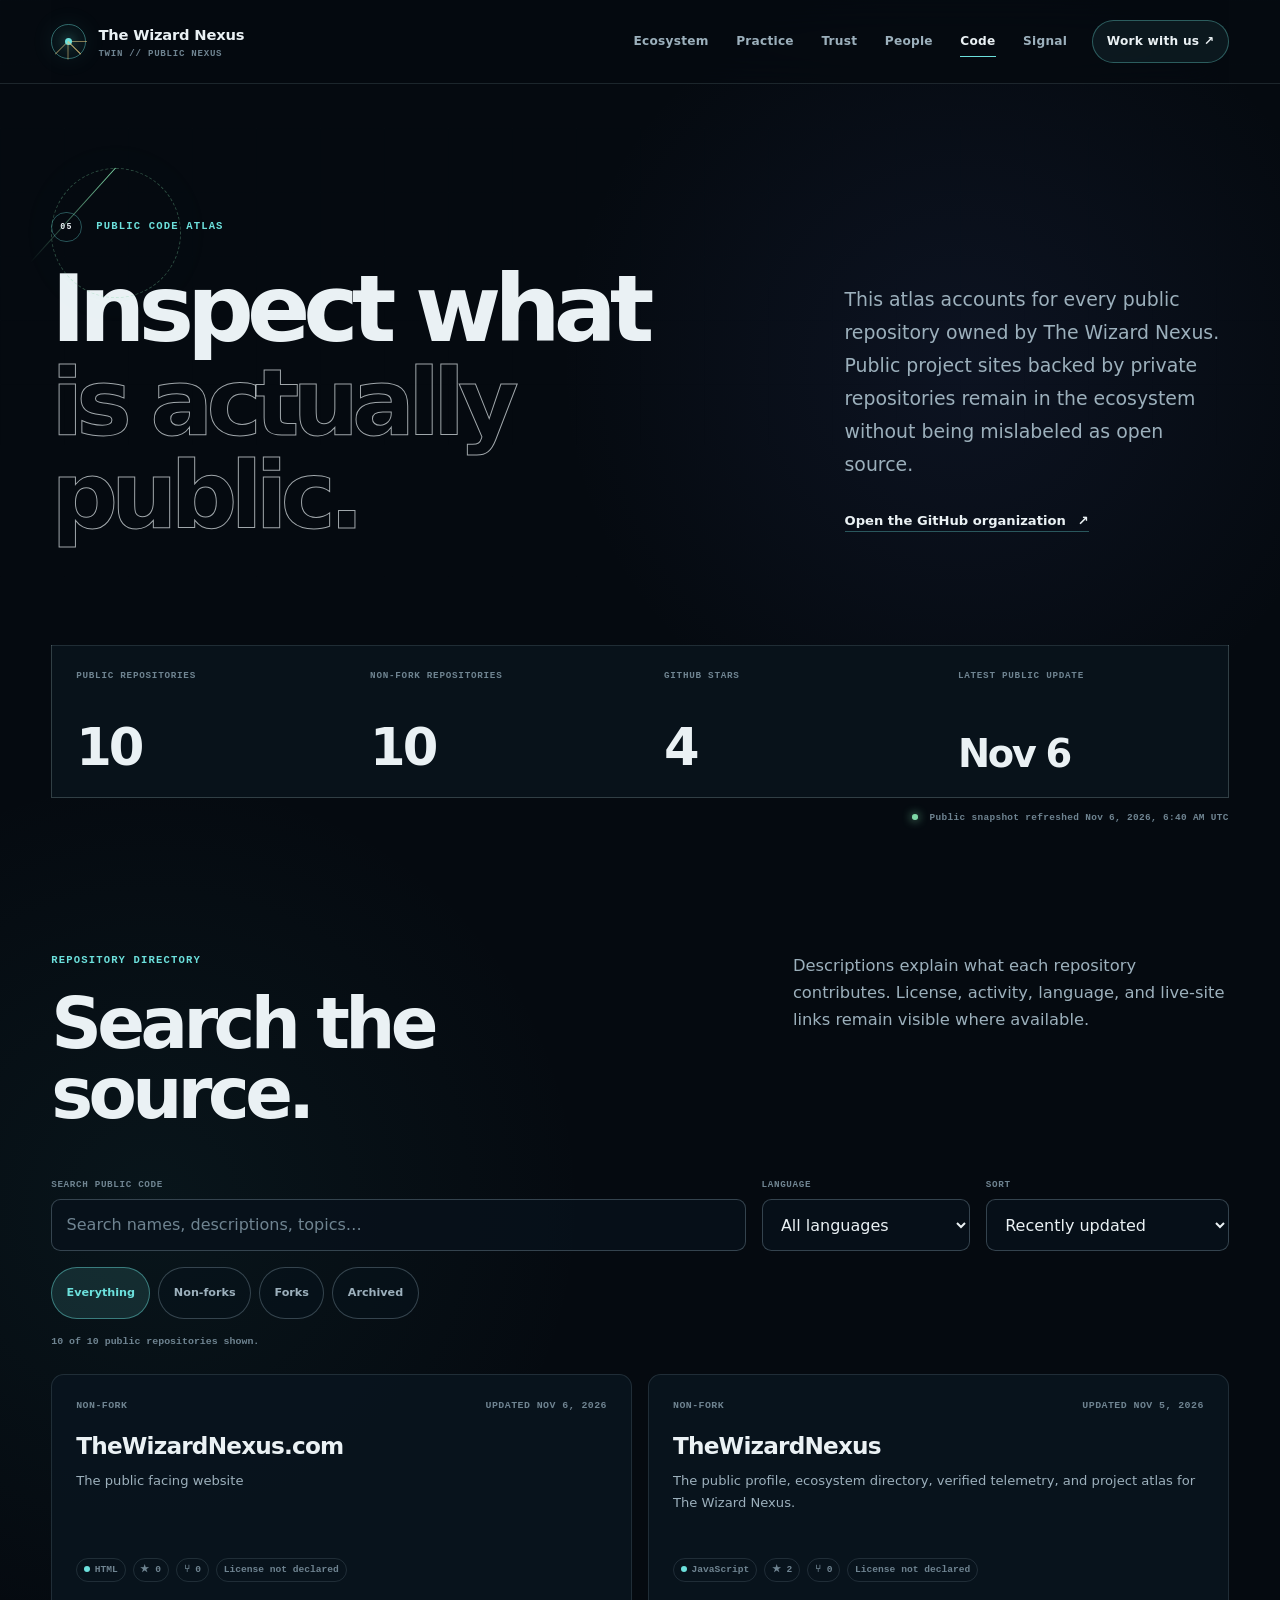
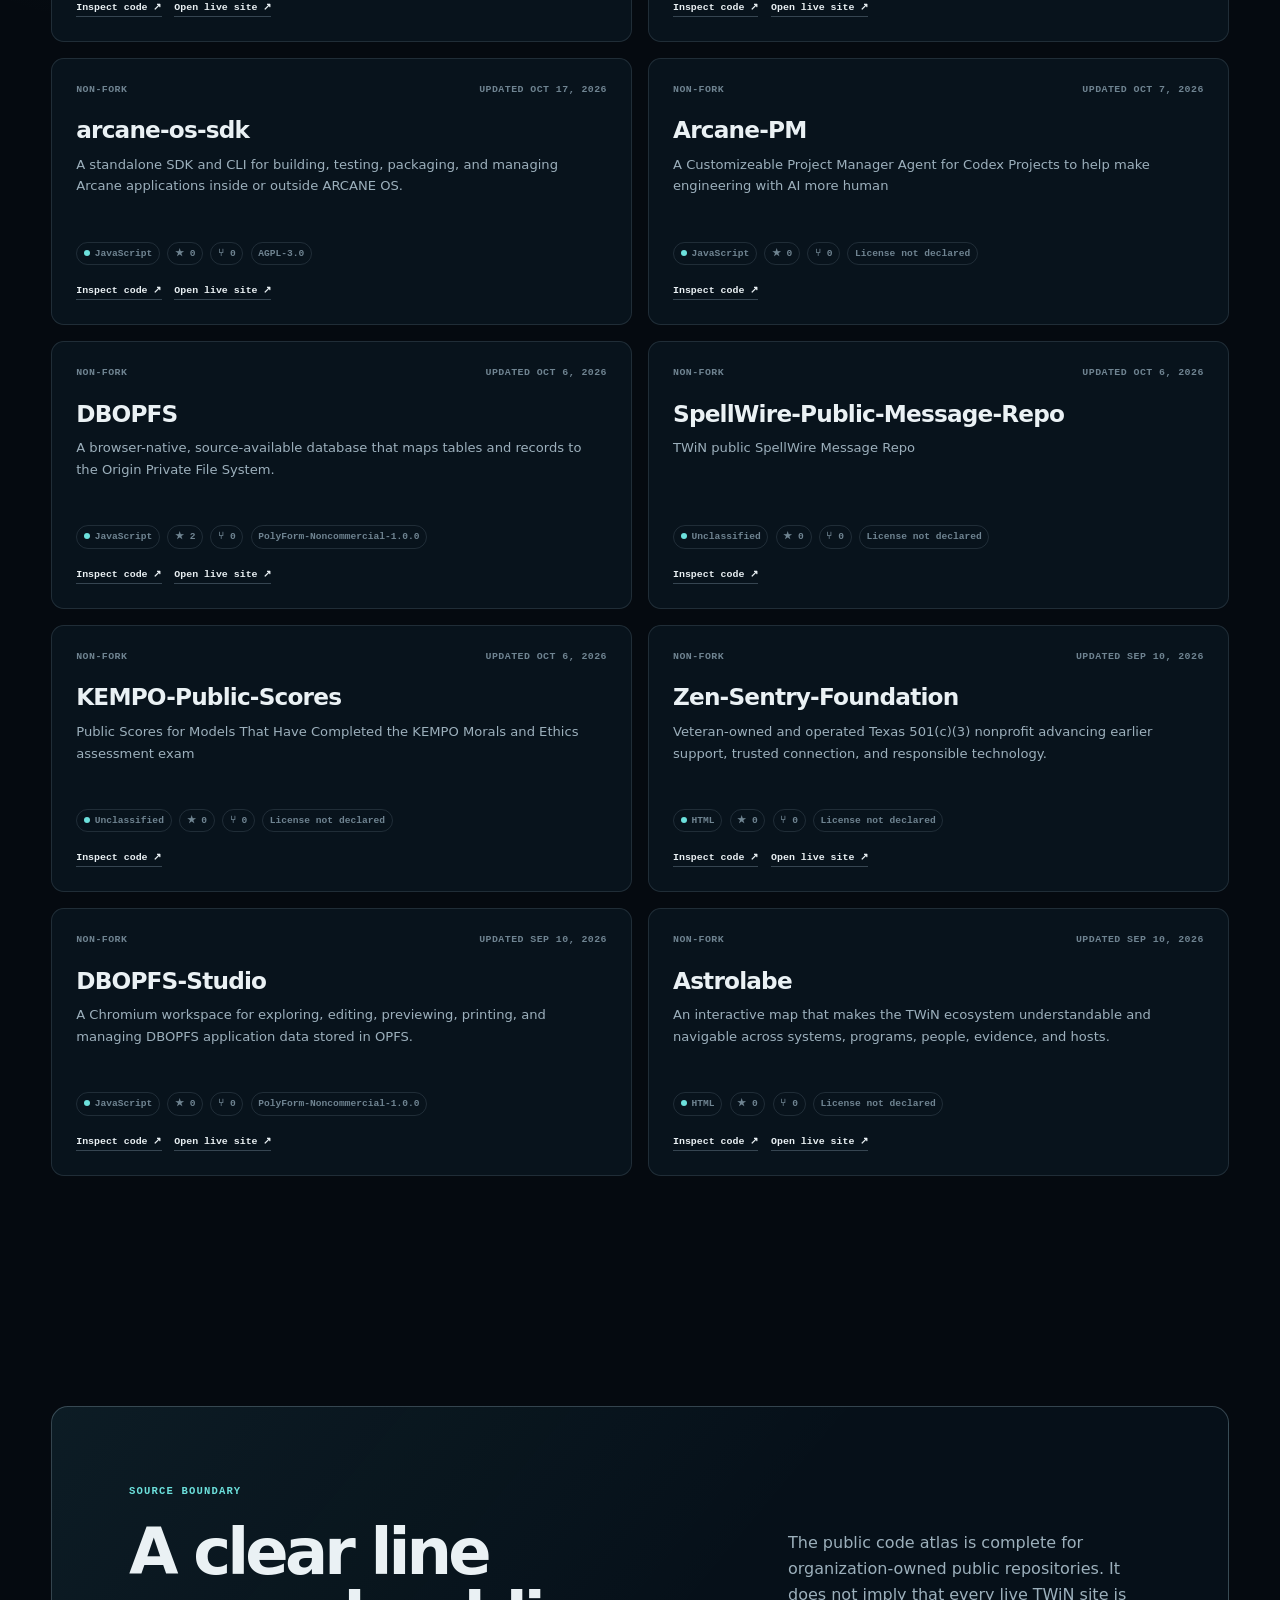
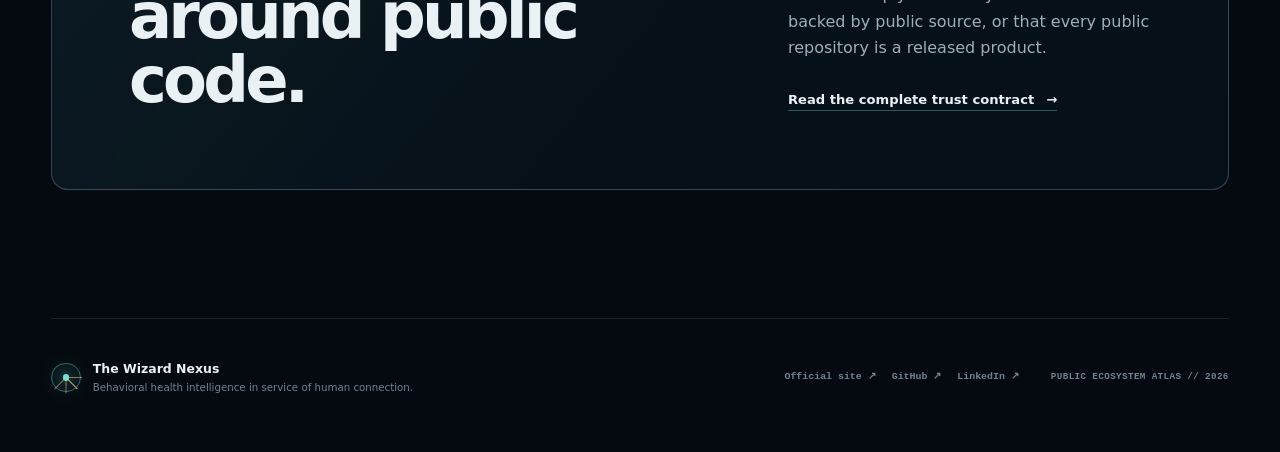
==== code.html @ cc888f67 "[Roshi's Codex PRIME] Refresh TWiN public signal" ====
<!doctype html>
<html lang="en">
  <head>
    <meta charset="utf-8">
    <meta name="viewport" content="width=device-width, initial-scale=1">
    <meta name="theme-color" content="#071019">
    <meta name="description" content="Search and inspect every public repository owned by The Wizard Nexus, with source and maturity boundaries intact.">
    <meta property="og:type" content="website">
    <meta property="og:title" content="TWiN Public Code — The Wizard Nexus">
    <meta property="og:description" content="Inspect what is public: a searchable atlas of TWiN repositories and their live interfaces.">
    <meta property="og:url" content="https://thewizardnexus.github.io/TheWizardNexus/code.html">
    <meta property="og:image" content="https://thewizardnexus.github.io/TheWizardNexus/assets/twin-ecosystem-og.png">
    <meta property="og:image:alt" content="The Wizard Nexus public ecosystem: human-centered systems, mapped relationships, and accountable human judgment.">
    <meta name="twitter:card" content="summary_large_image">
    <meta name="twitter:title" content="TWiN Public Code — The Wizard Nexus">
    <meta name="twitter:description" content="Inspect what is public: a searchable atlas of TWiN repositories and their live interfaces.">
    <meta name="twitter:image" content="https://thewizardnexus.github.io/TheWizardNexus/assets/twin-ecosystem-og.png">
    <meta name="twitter:image:alt" content="The Wizard Nexus public ecosystem: human-centered systems, mapped relationships, and accountable human judgment.">
    <link rel="icon" href="assets/favicon.svg" type="image/svg+xml">
    <link rel="canonical" href="https://thewizardnexus.github.io/TheWizardNexus/code.html">
    <link rel="stylesheet" href="styles.css">
    <script src="app.js" defer></script>
    <title>TWiN Public Code — The Wizard Nexus</title>
  </head>
  <body data-page="code">
    <a class="skip-link" href="#main">Skip to public code</a>
    <header class="site-header">
      <a class="brand" href="index.html" aria-label="The Wizard Nexus home"><span class="brand-sigil" aria-hidden="true"><i></i><i></i><i></i><i></i></span><span class="brand-copy"><b>The Wizard Nexus</b><small>TWiN // Public nexus</small></span></a>
      <button class="menu-button" type="button" aria-expanded="false" aria-controls="primary-navigation">Menu</button>
      <nav id="primary-navigation" aria-label="Primary navigation"><a href="ecosystem.html">Ecosystem</a><a href="practice.html">Practice</a><a href="trust.html">Trust</a><a href="people.html">People</a><a href="code.html">Code</a><a href="signal.html">Signal</a><a class="nav-cta" href="work.html">Work with us <span aria-hidden="true">↗</span></a></nav>
    </header>

    <main id="main">
      <header class="page-hero code-hero">
        <div><p class="eyebrow"><span class="page-code">05</span> Public code atlas</p><h1>Inspect what<br><span>is actually public.</span></h1></div>
        <div class="page-hero-aside"><p>This atlas accounts for every public repository owned by The Wizard Nexus. Public project sites backed by private repositories remain in the ecosystem without being mislabeled as open source.</p><a class="text-link" href="https://github.com/TheWizardNexus?tab=repositories">Open the GitHub organization <span aria-hidden="true">↗</span></a></div>
      </header>

      <section class="page-metrics" aria-label="Public repository summary">
        <p><span>Public repositories</span><strong id="repo-total">10</strong></p>
        <p><span>Non-fork repositories</span><strong id="repo-original">10</strong></p>
        <p><span>GitHub stars</span><strong id="repo-stars">4</strong></p>
        <p><span>Latest public update</span><strong class="metric-date" id="repo-updated">Nov 6</strong></p>
      </section>
      <p class="freshness" id="freshness"><span aria-hidden="true"></span> Static public snapshot embedded; live refresh runs when available.</p>

      <section class="directory-section code-directory" aria-labelledby="code-directory-title">
        <div class="section-heading directory-heading"><div><p class="eyebrow">Repository directory</p><h2 id="code-directory-title">Search the source.</h2></div><p>Descriptions explain what each repository contributes. License, activity, language, and live-site links remain visible where available.</p></div>
        <div class="repo-toolbar">
          <label class="search-field"><span>Search public code</span><input id="repo-search" type="search" placeholder="Search names, descriptions, topics…" autocomplete="off"></label>
          <label class="select-field"><span>Language</span><select id="repo-language"><option value="all">All languages</option></select></label>
          <label class="select-field"><span>Sort</span><select id="repo-sort"><option value="updated">Recently updated</option><option value="stars">Most starred</option><option value="name">Name A–Z</option></select></label>
        </div>
        <div class="filter-pills" id="repo-filters" role="group" aria-label="Filter repository type"><button type="button" data-repo-kind="all" aria-pressed="true">Everything</button><button type="button" data-repo-kind="original" aria-pressed="false">Non-forks</button><button type="button" data-repo-kind="fork" aria-pressed="false">Forks</button><button type="button" data-repo-kind="archived" aria-pressed="false">Archived</button></div>
        <p class="result-count" id="repo-result-count" aria-live="polite" aria-atomic="true">10 public repositories in the atlas.</p>
        <div class="repo-grid" id="repo-grid"><noscript><article class="no-script-directory"><strong>Public code remains available without scripts.</strong><a href="https://github.com/TheWizardNexus?tab=repositories">Browse all TWiN repositories on GitHub ↗</a></article></noscript></div>
      </section>

      <section class="source-boundary" aria-labelledby="source-title"><div><p class="eyebrow">Source boundary</p><h2 id="source-title">A clear line<br>around public code.</h2></div><div><p>The public code atlas is complete for organization-owned public repositories. It does not imply that every live TWiN site is backed by public source, or that every public repository is a released product.</p><a class="text-link" href="trust.html">Read the complete trust contract <span aria-hidden="true">→</span></a></div></section>
    </main>
    <footer class="site-footer"><div class="footer-brand"><span class="brand-sigil small" aria-hidden="true"><i></i><i></i><i></i><i></i></span><p><strong>The Wizard Nexus</strong><span>Behavioral health intelligence in service of human connection.</span></p></div><nav aria-label="Footer navigation"><a href="https://www.thewizardnexus.com/">Official site ↗</a><a href="https://github.com/TheWizardNexus">GitHub ↗</a><a href="https://www.linkedin.com/company/the-wizard-nexus/">LinkedIn ↗</a></nav><p class="footer-note">Public ecosystem atlas // <span data-current-year>2026</span></p></footer>
  </body>
</html>
---- styles.css ----
:root {
  color-scheme: dark;
  --void: #050a10;
  --deep: #071019;
  --panel: #0b1824;
  --panel-strong: #102233;
  --paper: #f2f6f7;
  --ink: #eaf1f4;
  --muted: #9cb0bc;
  --quiet: #6f8491;
  --line: rgba(177, 208, 220, 0.14);
  --line-strong: rgba(177, 208, 220, 0.27);
  --teal: #6ce0dc;
  --cyan: #65bfe7;
  --indigo: #8f91ff;
  --brass: #dfc37c;
  --coral: #ee8978;
  --green: #7ed7a6;
  --shell: min(92vw, 84rem);
  --reading: min(88vw, 70rem);
  --radius: 1.05rem;
  --mono: "SFMono-Regular", Consolas, "Liberation Mono", monospace;
  --sans: Inter, ui-sans-serif, system-ui, -apple-system, BlinkMacSystemFont, "Segoe UI", sans-serif;
  --shadow: 0 1.5rem 5rem rgba(0, 0, 0, 0.32);
}

* { box-sizing: border-box; }
html { scroll-behavior: smooth; }
body {
  min-width: 20rem;
  margin: 0;
  overflow-x: hidden;
  background:
    radial-gradient(circle at 75% 10%, rgba(68, 86, 162, 0.12), transparent 25rem),
    radial-gradient(circle at 12% 33%, rgba(50, 151, 155, 0.08), transparent 27rem),
    var(--void);
  color: var(--ink);
  font-family: var(--sans);
  font-size: 1rem;
  line-height: 1.65;
  text-rendering: optimizeLegibility;
}
body::before {
  position: fixed;
  inset: 0;
  z-index: -2;
  opacity: 0.42;
  background-image:
    linear-gradient(rgba(130, 173, 190, 0.025) 1px, transparent 1px),
    linear-gradient(90deg, rgba(130, 173, 190, 0.025) 1px, transparent 1px);
  background-size: 4rem 4rem;
  content: "";
  mask-image: linear-gradient(to bottom, black, transparent 85%);
}
a { color: inherit; text-decoration: none; }
img { display: block; max-width: 100%; }
button, input, select { font: inherit; }
button, a { -webkit-tap-highlight-color: transparent; }
::selection { background: rgba(108, 224, 220, 0.24); color: white; }
:focus-visible { outline: 2px solid var(--teal); outline-offset: 4px; }

.skip-link {
  position: fixed;
  top: 0.75rem;
  left: 0.75rem;
  z-index: 100;
  padding: 0.65rem 0.9rem;
  border-radius: 0.45rem;
  background: var(--paper);
  color: var(--deep);
  font-weight: 800;
  transform: translateY(-180%);
}
.skip-link:focus { transform: translateY(0); }

.site-header {
  position: sticky;
  top: 0;
  z-index: 50;
  display: flex;
  width: var(--shell);
  min-height: 5.25rem;
  margin: 0 auto;
  align-items: center;
  justify-content: space-between;
  gap: 1rem;
  border-bottom: 1px solid var(--line);
  background: rgba(5, 10, 16, 0.82);
  backdrop-filter: blur(18px);
}
.site-header::before {
  position: absolute;
  right: 100%;
  left: calc((100vw - 100%) / -2);
  bottom: -1px;
  height: 1px;
  background: var(--line);
  content: "";
}
.site-header::after {
  position: absolute;
  right: calc((100vw - 100%) / -2);
  left: 100%;
  bottom: -1px;
  height: 1px;
  background: var(--line);
  content: "";
}
.brand { display: inline-flex; min-width: max-content; align-items: center; gap: 0.8rem; }
.brand-copy { display: grid; }
.brand-copy b { font-size: 0.92rem; letter-spacing: -0.015em; }
.brand-copy small { color: var(--quiet); font: 650 0.57rem/1.5 var(--mono); letter-spacing: 0.08em; text-transform: uppercase; }
.brand-sigil {
  position: relative;
  display: block;
  width: 2.15rem;
  aspect-ratio: 1;
  border: 1px solid rgba(108, 224, 220, 0.45);
  border-radius: 50%;
  box-shadow: inset 0 0 1.4rem rgba(108, 224, 220, 0.08), 0 0 1.5rem rgba(108, 224, 220, 0.08);
}
.brand-sigil::before,
.brand-sigil::after,
.brand-sigil i::before {
  position: absolute;
  top: 50%;
  left: 50%;
  width: 57%;
  height: 1px;
  background: rgba(223, 195, 124, 0.58);
  content: "";
  transform-origin: left;
}
.brand-sigil::before { transform: rotate(0deg); }
.brand-sigil::after { transform: rotate(90deg); }
.brand-sigil i::before { transform: rotate(45deg); }
.brand-sigil i:nth-child(2)::before { transform: rotate(135deg); }
.brand-sigil i:nth-child(3) {
  position: absolute;
  inset: 38%;
  border-radius: 50%;
  background: var(--teal);
  box-shadow: 0 0 0.8rem var(--teal);
}
.brand-sigil.small { width: 1.85rem; }

#primary-navigation { display: flex; align-items: center; gap: clamp(0.2rem, 1vw, 1rem); }
#primary-navigation a {
  position: relative;
  padding: 0.55rem 0.46rem;
  color: var(--muted);
  font-size: 0.76rem;
  font-weight: 700;
  letter-spacing: 0.02em;
}
#primary-navigation a:hover,
#primary-navigation a[aria-current="page"] { color: var(--ink); }
#primary-navigation a[aria-current="page"]::after {
  position: absolute;
  right: 0.45rem;
  bottom: 0.2rem;
  left: 0.45rem;
  height: 1px;
  background: var(--teal);
  content: "";
}
#primary-navigation .nav-cta {
  margin-left: 0.3rem;
  padding: 0.68rem 0.85rem;
  border: 1px solid rgba(108, 224, 220, 0.34);
  border-radius: 999px;
  color: var(--ink);
  background: rgba(108, 224, 220, 0.07);
}
#primary-navigation .nav-cta:hover { border-color: var(--teal); background: rgba(108, 224, 220, 0.13); }
#primary-navigation .nav-cta::after { display: none; }
.menu-button {
  display: none;
  min-height: 2.6rem;
  padding: 0.55rem 0.8rem;
  border: 1px solid var(--line-strong);
  border-radius: 999px;
  background: transparent;
  color: var(--ink);
  font: 750 0.7rem/1 var(--mono);
  letter-spacing: 0.05em;
  text-transform: uppercase;
}

main { min-height: 70vh; }
.home-hero {
  position: relative;
  display: grid;
  width: var(--shell);
  min-height: min(49rem, calc(100vh - 5.25rem));
  margin: 0 auto;
  padding: clamp(4.5rem, 9vw, 8rem) 0 clamp(3.8rem, 7vw, 6rem);
  align-items: center;
  grid-template-columns: minmax(0, 1.02fr) minmax(24rem, 0.98fr);
  gap: clamp(3rem, 7vw, 7rem);
}
.home-hero::before {
  position: absolute;
  top: 16%;
  left: -6%;
  width: 13rem;
  height: 1px;
  background: linear-gradient(90deg, transparent, rgba(108, 224, 220, 0.28));
  content: "";
}
.home-hero::after {
  position: absolute;
  top: 16%;
  left: 7%;
  width: 0.35rem;
  aspect-ratio: 1;
  border-radius: 50%;
  background: var(--teal);
  box-shadow: 0 0 1rem var(--teal);
  content: "";
}
.eyebrow {
  margin: 0 0 1.25rem;
  color: var(--teal);
  font: 700 0.66rem/1.5 var(--mono);
  letter-spacing: 0.11em;
  text-transform: uppercase;
}
.live-dot {
  display: inline-block;
  width: 0.45rem;
  aspect-ratio: 1;
  margin-right: 0.42rem;
  border-radius: 50%;
  background: var(--green);
  box-shadow: 0 0 0.9rem var(--green);
  animation: pulse 2.4s ease-in-out infinite;
}
h1, h2, h3, p { overflow-wrap: anywhere; }
h1, h2, h3 { margin-top: 0; color: var(--ink); line-height: 1; }
h1 {
  max-width: 10ch;
  margin-bottom: 1.7rem;
  font-size: clamp(3.5rem, 7vw, 7rem);
  letter-spacing: -0.075em;
}
h1 span, h2 span { color: transparent; -webkit-text-stroke: 1px rgba(234, 241, 244, 0.68); }
.hero-lede { max-width: 43rem; margin: 0; color: var(--muted); font-size: clamp(1.04rem, 1.5vw, 1.25rem); line-height: 1.75; }
.button-row { display: flex; margin-top: 2.1rem; flex-wrap: wrap; gap: 0.8rem; }
.button {
  display: inline-flex;
  min-height: 3.2rem;
  padding: 0.8rem 1.15rem;
  align-items: center;
  justify-content: center;
  gap: 0.8rem;
  border: 1px solid var(--line-strong);
  border-radius: 0.68rem;
  font-size: 0.78rem;
  font-weight: 800;
  letter-spacing: 0.015em;
  transition: transform 160ms ease, border-color 160ms ease, background 160ms ease;
}
.button:hover { transform: translateY(-2px); }
.button-primary { border-color: rgba(108, 224, 220, 0.44); background: var(--teal); color: #041014; }
.button-primary:hover { background: #8cece8; }
.button-secondary { color: var(--muted); background: rgba(255, 255, 255, 0.02); }
.button-secondary:hover { border-color: var(--muted); color: var(--ink); }
.proof-line { display: flex; margin: 1.55rem 0 0; align-items: center; flex-wrap: wrap; gap: 0.55rem; color: var(--quiet); font: 650 0.64rem/1.6 var(--mono); letter-spacing: 0.025em; }
.proof-line i { display: inline-block; width: 0.22rem; aspect-ratio: 1; border-radius: 50%; background: var(--brass); }

.nexus-console {
  position: relative;
  padding: 0.9rem;
  overflow: hidden;
  border: 1px solid var(--line-strong);
  border-radius: var(--radius);
  background: linear-gradient(145deg, rgba(15, 33, 48, 0.82), rgba(6, 14, 22, 0.96));
  box-shadow: var(--shadow), inset 0 0 5rem rgba(83, 121, 178, 0.05);
}
.nexus-console::before {
  position: absolute;
  inset: 0;
  opacity: 0.6;
  background-image: radial-gradient(circle, rgba(205, 228, 233, 0.25) 0.55px, transparent 0.75px);
  background-size: 1.3rem 1.3rem;
  content: "";
  mask-image: radial-gradient(circle at center, black, transparent 73%);
}
.console-topline,
.console-readout { position: relative; z-index: 2; display: flex; color: var(--quiet); font: 650 0.56rem/1.5 var(--mono); letter-spacing: 0.07em; text-transform: uppercase; }
.console-topline { padding: 0.25rem 0.2rem 0.8rem; justify-content: space-between; border-bottom: 1px solid var(--line); }
.console-status { color: var(--green); }
.nexus-field { position: relative; min-height: 27rem; }
.orbit { position: absolute; top: 50%; left: 50%; border: 1px solid rgba(108, 224, 220, 0.19); border-radius: 50%; transform: translate(-50%, -50%); }
.orbit::before,
.orbit::after { position: absolute; width: 0.45rem; aspect-ratio: 1; border-radius: 50%; background: var(--teal); box-shadow: 0 0 1rem var(--teal); content: ""; }
.orbit-outer { width: 76%; aspect-ratio: 1; animation: rotate 42s linear infinite; }
.orbit-outer::before { top: 13%; right: 13%; }
.orbit-outer::after { bottom: 9%; left: 18%; background: var(--brass); box-shadow: 0 0 1rem var(--brass); }
.orbit-inner { width: 47%; aspect-ratio: 1; border-style: dashed; border-color: rgba(143, 145, 255, 0.27); animation: rotate-reverse 25s linear infinite; }
.orbit-inner::before { top: -0.22rem; left: 50%; background: var(--indigo); box-shadow: 0 0 1rem var(--indigo); }
.orbit-inner::after { display: none; }
.nexus-core {
  position: absolute;
  top: 50%;
  left: 50%;
  display: grid;
  width: 9.2rem;
  aspect-ratio: 1;
  place-content: center;
  border: 1px solid rgba(108, 224, 220, 0.42);
  border-radius: 50%;
  background: rgba(5, 15, 24, 0.94);
  text-align: center;
  box-shadow: 0 0 4rem rgba(108, 224, 220, 0.12), inset 0 0 2rem rgba(108, 224, 220, 0.06);
  transform: translate(-50%, -50%);
}
.nexus-core small { color: var(--quiet); font: 650 0.5rem/1.4 var(--mono); letter-spacing: 0.08em; text-transform: uppercase; }
.nexus-core strong { font-size: 1.25rem; letter-spacing: 0.03em; }
.nexus-core span { color: var(--brass); font: 750 0.54rem/1.5 var(--mono); letter-spacing: 0.16em; }
.bearing {
  position: absolute;
  display: grid;
  min-width: 7.6rem;
  padding: 0.55rem 0.65rem;
  border-left: 1px solid var(--teal);
  background: linear-gradient(90deg, rgba(108, 224, 220, 0.07), transparent);
  color: var(--quiet);
  font: 650 0.52rem/1.35 var(--mono);
  letter-spacing: 0.06em;
}
.bearing b { color: var(--ink); font-size: 0.64rem; letter-spacing: 0; }
.bearing-a { top: 13%; left: 4%; }
.bearing-b { top: 20%; right: 1%; border-color: var(--indigo); }
.bearing-c { right: 4%; bottom: 14%; border-color: var(--brass); }
.bearing-d { bottom: 11%; left: 2%; border-color: var(--coral); }
.console-readout { display: grid; padding: 0.75rem 0.2rem 0.1rem; grid-template-columns: repeat(3, 1fr); gap: 0.5rem; border-top: 1px solid var(--line); }
.console-readout span { display: grid; }
.console-readout b { color: var(--ink); font-size: 0.72rem; }

.home-signal {
  display: grid;
  width: var(--shell);
  margin: 0 auto;
  overflow: hidden;
  grid-template-columns: repeat(4, minmax(0, 1fr));
  border: 1px solid var(--line-strong);
  border-radius: var(--radius);
  background: var(--line);
  box-shadow: var(--shadow);
}
.home-signal a { display: grid; min-height: 12.5rem; padding: clamp(1.3rem, 2.6vw, 2rem); align-content: space-between; background: rgba(8, 18, 27, 0.98); transition: background 160ms ease; }
.home-signal a:hover { background: var(--panel); }
.home-signal a > span { color: var(--quiet); font: 700 0.62rem/1.5 var(--mono); letter-spacing: 0.08em; text-transform: uppercase; }
.home-signal strong { align-self: center; font-size: clamp(2.2rem, 4vw, 4rem); line-height: 1; letter-spacing: -0.06em; }
.home-signal small { display: flex; align-items: center; justify-content: space-between; gap: 0.5rem; color: var(--muted); font-size: 0.7rem; line-height: 1.45; }
.home-signal small b { color: var(--teal); font-size: 0.95rem; }
.home-signal .signal-accent { background: rgba(25, 30, 51, 0.98); }
.freshness { width: var(--shell); margin: 0.8rem auto 0; color: var(--quiet); font: 650 0.59rem/1.5 var(--mono); letter-spacing: 0.035em; text-align: right; }
.freshness span { display: inline-block; width: 0.35rem; aspect-ratio: 1; margin-right: 0.35rem; border-radius: 50%; background: var(--green); box-shadow: 0 0 0.6rem var(--green); }

.route-section { width: var(--shell); margin: 0 auto; padding: clamp(6rem, 10vw, 10rem) 0; }
.section-heading { display: grid; align-items: end; grid-template-columns: minmax(0, 1.1fr) minmax(18rem, 0.75fr); gap: clamp(2rem, 8vw, 8rem); }
.section-heading h2,
.home-closing h2 { margin-bottom: 0; font-size: clamp(2.8rem, 5.5vw, 5.8rem); letter-spacing: -0.065em; }
.section-heading > p { margin: 0; color: var(--muted); font-size: 1.02rem; }
.route-grid { display: grid; margin-top: 3.5rem; grid-template-columns: repeat(3, minmax(0, 1fr)); gap: 1px; border: 1px solid var(--line-strong); border-radius: var(--radius); overflow: hidden; background: var(--line); }
.route-card {
  position: relative;
  display: grid;
  min-height: 19rem;
  padding: clamp(1.4rem, 3vw, 2.3rem);
  align-content: start;
  background: rgba(8, 18, 27, 0.98);
  transition: background 180ms ease, color 180ms ease;
}
.route-card::after {
  position: absolute;
  right: 1.4rem;
  bottom: 1.4rem;
  width: 2rem;
  height: 2rem;
  border-right: 1px solid var(--line-strong);
  border-bottom: 1px solid var(--line-strong);
  content: "";
}
.route-card:hover { background: var(--panel-strong); }
.route-card:hover::after { border-color: var(--teal); }
.route-wide { grid-column: span 2; }
.route-number { color: var(--teal); font: 700 0.58rem/1.4 var(--mono); letter-spacing: 0.1em; }
.route-card strong { max-width: 18ch; margin-top: 2rem; font-size: clamp(1.35rem, 2.3vw, 2rem); line-height: 1.15; letter-spacing: -0.035em; }
.route-wide strong { max-width: 24ch; font-size: clamp(1.7rem, 3vw, 2.8rem); }
.route-card p { max-width: 45ch; margin: 1rem 0 0; color: var(--muted); font-size: 0.88rem; line-height: 1.65; }
.route-card i { align-self: end; margin-top: 2rem; color: var(--quiet); font: normal 700 0.64rem/1.5 var(--mono); }
.route-accent { background: linear-gradient(150deg, rgba(30, 37, 68, 0.98), rgba(8, 18, 27, 0.98)); }
.route-accent .route-number { color: var(--brass); }

.home-closing {
  display: grid;
  width: var(--shell);
  margin: 0 auto clamp(6rem, 10vw, 10rem);
  padding: clamp(3rem, 6vw, 5rem);
  align-items: end;
  grid-template-columns: minmax(0, 1.25fr) minmax(16rem, 0.75fr);
  gap: clamp(2rem, 8vw, 8rem);
  border: 1px solid var(--line-strong);
  border-radius: var(--radius);
  background:
    linear-gradient(120deg, rgba(108, 224, 220, 0.075), transparent 45%),
    rgba(9, 21, 32, 0.88);
}
.home-closing > div:last-child p { margin: 0 0 1.4rem; color: var(--muted); }
.text-link { display: inline-flex; gap: 0.75rem; border-bottom: 1px solid rgba(108, 224, 220, 0.35); color: var(--ink); font-size: 0.82rem; font-weight: 800; }
.text-link:hover { border-color: var(--teal); color: var(--teal); }

.site-footer {
  display: grid;
  width: var(--shell);
  margin: 0 auto;
  padding: 2.5rem 0 3.5rem;
  align-items: center;
  grid-template-columns: 1.2fr auto auto;
  gap: 2rem;
  border-top: 1px solid var(--line);
  color: var(--quiet);
}
.footer-brand { display: flex; align-items: center; gap: 0.75rem; }
.footer-brand p { display: grid; margin: 0; }
.footer-brand strong { color: var(--ink); font-size: 0.78rem; }
.footer-brand span { font-size: 0.64rem; }
.site-footer nav { display: flex; flex-wrap: wrap; gap: 1rem; font: 650 0.62rem/1.5 var(--mono); }
.site-footer nav a:hover { color: var(--teal); }
.footer-note { margin: 0; font: 650 0.58rem/1.5 var(--mono); letter-spacing: 0.04em; text-transform: uppercase; }

/* Focused page shells */
.page-hero {
  position: relative;
  display: grid;
  width: var(--shell);
  min-height: 34rem;
  margin: 0 auto;
  padding: clamp(5rem, 10vw, 9rem) 0 clamp(4rem, 8vw, 7rem);
  align-items: end;
  grid-template-columns: minmax(0, 1.2fr) minmax(20rem, 0.68fr);
  gap: clamp(3rem, 9vw, 9rem);
  border-bottom: 1px solid var(--line);
}
.page-hero::before {
  position: absolute;
  top: 15%;
  left: 0;
  width: 8rem;
  height: 8rem;
  opacity: 0.32;
  border: 1px solid var(--teal);
  border-radius: 50%;
  content: "";
  box-shadow: 0 0 5rem rgba(108, 224, 220, 0.08);
}
.page-hero::after {
  position: absolute;
  top: 15%;
  left: 4rem;
  width: 1px;
  height: 8rem;
  background: linear-gradient(var(--teal), transparent);
  content: "";
  transform: rotate(42deg);
  transform-origin: top;
}
.page-hero h1 { max-width: 11ch; margin-bottom: 0; font-size: clamp(3.6rem, 7.3vw, 7.4rem); }
.page-hero .eyebrow { position: relative; z-index: 1; }
.page-code { display: inline-grid; width: 1.9rem; aspect-ratio: 1; margin-right: 0.45rem; place-content: center; border: 1px solid rgba(108, 224, 220, 0.35); border-radius: 50%; color: var(--ink); font-size: 0.52rem; }
.page-hero-aside { padding-bottom: 0.6rem; }
.page-hero-aside > p { margin: 0 0 1.6rem; color: var(--muted); font-size: clamp(1rem, 1.5vw, 1.18rem); line-height: 1.75; }
.page-hero-aside .button-row { margin-top: 1.5rem; }
.trust-hero::before { border-color: var(--brass); }
.trust-hero::after { background: linear-gradient(var(--brass), transparent); }
.people-hero::before { border-color: var(--indigo); }
.people-hero::after { background: linear-gradient(var(--indigo), transparent); }
.code-hero::before { border-style: dashed; border-color: var(--green); }
.code-hero::after { background: linear-gradient(var(--green), transparent); }
.signal-hero::before { border-style: dashed; border-color: var(--cyan); }
.work-hero::before { border-color: var(--coral); }
.work-hero::after { background: linear-gradient(var(--coral), transparent); }

.page-metrics {
  display: grid;
  width: var(--shell);
  margin: -1px auto 0;
  grid-template-columns: repeat(4, minmax(0, 1fr));
  border: 1px solid var(--line);
  border-top: 0;
  background: var(--line);
}
.page-metrics p { display: grid; min-height: 9.5rem; margin: 0; padding: 1.5rem; align-content: space-between; background: rgba(8, 18, 27, 0.96); }
.page-metrics span { color: var(--quiet); font: 700 0.58rem/1.5 var(--mono); letter-spacing: 0.08em; text-transform: uppercase; }
.page-metrics strong { font-size: clamp(2.2rem, 4vw, 3.8rem); line-height: 1; letter-spacing: -0.06em; }
.page-metrics .metric-date { font-size: clamp(1.5rem, 3vw, 2.5rem); }

.directory-section,
.practice-section,
.people-section,
.principles-section,
.work-paths { width: var(--shell); margin: 0 auto; padding: clamp(6rem, 10vw, 10rem) 0; }
.directory-heading { align-items: start; }
.directory-tools { display: grid; margin-top: 3rem; grid-template-columns: minmax(16rem, 0.6fr) minmax(0, 1.4fr); gap: 1rem; }
.search-field,
.select-field { display: grid; gap: 0.45rem; }
.search-field > span,
.select-field > span { color: var(--quiet); font: 700 0.58rem/1.5 var(--mono); letter-spacing: 0.07em; text-transform: uppercase; }
.search-field input,
.select-field select {
  width: 100%;
  min-height: 3.25rem;
  padding: 0.75rem 0.9rem;
  border: 1px solid var(--line-strong);
  border-radius: 0.58rem;
  background: rgba(8, 18, 27, 0.82);
  color: var(--ink);
  outline: none;
}
.search-field input:focus,
.select-field select:focus { border-color: var(--teal); box-shadow: 0 0 0 3px rgba(108, 224, 220, 0.08); }
.search-field input::placeholder { color: var(--quiet); }
.filter-pills { display: flex; align-items: end; flex-wrap: wrap; gap: 0.5rem; }
.filter-pills button {
  min-height: 3.25rem;
  padding: 0.7rem 0.9rem;
  border: 1px solid var(--line-strong);
  border-radius: 999px;
  background: rgba(8, 18, 27, 0.72);
  color: var(--muted);
  font-size: 0.7rem;
  font-weight: 750;
  cursor: pointer;
}
.filter-pills button:hover { border-color: var(--muted); color: var(--ink); }
.filter-pills button[aria-pressed="true"] { border-color: rgba(108, 224, 220, 0.45); background: rgba(108, 224, 220, 0.12); color: var(--teal); }
.result-count { margin: 1rem 0 1.5rem; color: var(--quiet); font: 650 0.62rem/1.5 var(--mono); }
.project-grid { display: grid; grid-template-columns: repeat(3, minmax(0, 1fr)); gap: 1rem; }
.project-card { min-width: 0; overflow: hidden; border: 1px solid var(--line); border-radius: 0.85rem; background: rgba(9, 20, 30, 0.9); box-shadow: 0 1.2rem 3rem rgba(0, 0, 0, 0.17); }
.project-media { position: relative; display: block; aspect-ratio: 16 / 9; overflow: hidden; border-bottom: 1px solid var(--line); background: var(--panel-strong); }
.project-media::after { position: absolute; inset: 0; background: linear-gradient(to top, rgba(5, 10, 16, 0.72), transparent 48%); content: ""; }
.project-media img { width: 100%; height: 100%; object-fit: cover; transition: transform 300ms ease, opacity 160ms ease; }
.project-card:hover .project-media img { transform: scale(1.025); }
.project-media.image-error img { opacity: 0; }
.image-fallback { position: absolute; inset: 0; display: grid; place-content: center; color: var(--muted); font-size: 1.2rem; font-weight: 800; }
.stage-badge { position: absolute; right: 0.75rem; bottom: 0.75rem; z-index: 2; padding: 0.35rem 0.48rem; border: 1px solid var(--line-strong); border-radius: 0.35rem; background: rgba(5, 12, 19, 0.9); color: var(--ink); font: 700 0.6rem/1.4 var(--mono); letter-spacing: 0.035em; }
.project-body { padding: 1.35rem; }
.card-kicker { display: flex; min-height: 1.35rem; margin-bottom: 0.8rem; justify-content: space-between; gap: 0.6rem; color: var(--quiet); font: 650 0.62rem/1.4 var(--mono); letter-spacing: 0.045em; text-transform: uppercase; }
.project-body h3,
.repo-card h3 { margin-bottom: 0.7rem; font-size: 1.45rem; line-height: 1.1; letter-spacing: -0.035em; }
.project-body p,
.repo-card > p { min-height: 6.4rem; margin: 0; color: var(--muted); font-size: 0.82rem; line-height: 1.65; }
.project-body .project-boundaries { display: flex; min-height: 0; margin-top: 1rem; flex-wrap: wrap; gap: 0.4rem; }
.project-boundaries span { padding: 0.26rem 0.42rem; border: 1px solid var(--line); border-radius: 999px; color: var(--quiet); font: 650 0.6rem/1.4 var(--mono); }
.card-links,
.repo-links,
.person-links { display: flex; margin-top: 1.2rem; flex-wrap: wrap; gap: 0.8rem; font: 700 0.62rem/1.5 var(--mono); }
.card-links a,
.repo-links a,
.person-links a { border-bottom: 1px solid var(--line-strong); }
.card-links a:hover,
.repo-links a:hover,
.person-links a:hover { border-color: var(--teal); color: var(--teal); }
.card-links .secondary { color: var(--quiet); }
.no-script-directory { display: grid; padding: 2rem; gap: 1rem; border: 1px solid var(--line); border-radius: 0.8rem; background: var(--panel); }
.no-script-directory a { color: var(--teal); }

.launch-section {
  display: grid;
  width: var(--shell);
  margin: 0 auto clamp(6rem, 10vw, 10rem);
  padding: clamp(2rem, 5vw, 4rem);
  grid-template-columns: minmax(0, 0.8fr) minmax(0, 1.2fr);
  gap: clamp(2rem, 8vw, 7rem);
  border: 1px solid var(--line-strong);
  border-radius: var(--radius);
  background: linear-gradient(140deg, rgba(143, 145, 255, 0.07), rgba(9, 20, 30, 0.88));
}
.launch-section h2,
.method-intro h2,
.boundary-heading h2,
.claim-section h2,
.origin-section h2,
.npm-intro h2,
.source-notes h2,
.engagement-section h2,
.dojo-callout h2 { margin-bottom: 1.2rem; font-size: clamp(2.5rem, 5vw, 5.2rem); letter-spacing: -0.06em; }
.launch-section > div:first-child > p:last-child,
.method-intro > p:last-child,
.boundary-heading > p:last-child { color: var(--muted); }
.launch-list { display: grid; gap: 1px; background: var(--line); border: 1px solid var(--line); }
.launch-item { display: grid; padding: 1.3rem; grid-template-columns: minmax(8rem, 0.55fr) 1fr; gap: 1rem; background: var(--panel); }
.launch-item strong { color: var(--brass); font-size: 0.85rem; }
.launch-item span { color: var(--muted); font-size: 0.78rem; }
.launch-item > div { display: grid; align-content: start; gap: 0.45rem; }
.launch-item small { color: var(--quiet); font: 700 0.58rem/1.4 var(--mono); letter-spacing: 0.06em; text-transform: uppercase; }
.launch-item a { width: max-content; border-bottom: 1px solid rgba(108, 224, 220, 0.35); color: var(--teal); font: 700 0.6rem/1.5 var(--mono); }

.page-next,
.source-boundary {
  display: grid;
  width: var(--shell);
  margin: 0 auto clamp(6rem, 10vw, 10rem);
  padding: clamp(2.6rem, 6vw, 5rem);
  align-items: end;
  grid-template-columns: minmax(0, 1.15fr) minmax(16rem, 0.75fr);
  gap: clamp(2rem, 8vw, 8rem);
  border: 1px solid var(--line-strong);
  border-radius: var(--radius);
  background: linear-gradient(130deg, rgba(108, 224, 220, 0.06), transparent 55%), rgba(8, 18, 27, 0.86);
}
.page-next h2,
.source-boundary h2 { margin-bottom: 0; font-size: clamp(2.6rem, 5vw, 5.2rem); letter-spacing: -0.06em; }
.page-next > div:last-child > p,
.source-boundary > div:last-child > p { margin: 0 0 1.5rem; color: var(--muted); }

/* Practice */
.method-section {
  display: grid;
  width: var(--shell);
  margin: 0 auto;
  padding: clamp(6rem, 10vw, 10rem) 0;
  grid-template-columns: minmax(18rem, 0.7fr) minmax(0, 1.3fr);
  gap: clamp(3rem, 9vw, 9rem);
}
.method-flow { display: grid; margin: 0; padding: 0; list-style: none; border-top: 1px solid var(--line-strong); }
.method-flow li { display: grid; padding: 1.7rem 0; grid-template-columns: 4.5rem 1fr; gap: 1rem; border-bottom: 1px solid var(--line); }
.method-flow li > span { color: var(--teal); font: 700 0.66rem/1.6 var(--mono); }
.method-flow strong { font-size: 1.35rem; }
.method-flow p { margin: 0.35rem 0 0; color: var(--muted); font-size: 0.85rem; }
.practice-grid,
.work-grid { display: grid; margin-top: 3.5rem; grid-template-columns: repeat(3, minmax(0, 1fr)); gap: 1px; border: 1px solid var(--line); background: var(--line); }
.practice-grid article,
.work-grid article { min-height: 16rem; padding: 1.7rem; background: rgba(8, 18, 27, 0.95); }
.practice-grid article > span,
.work-grid article > span { color: var(--brass); font: 700 0.58rem/1.5 var(--mono); letter-spacing: 0.08em; }
.practice-grid h3,
.work-grid h3 { margin: 2.2rem 0 0.8rem; font-size: 1.3rem; line-height: 1.15; }
.practice-grid p,
.work-grid p { margin: 0; color: var(--muted); font-size: 0.82rem; }
.audience-band,
.mission-band {
  display: grid;
  width: var(--shell);
  margin: 0 auto clamp(6rem, 10vw, 10rem);
  padding: clamp(2.8rem, 6vw, 5rem);
  grid-template-columns: minmax(0, 0.9fr) minmax(0, 1.1fr);
  gap: clamp(2rem, 8vw, 7rem);
  border: 1px solid var(--line-strong);
  border-radius: var(--radius);
  background: rgba(9, 20, 30, 0.82);
}
.audience-band h2,
.mission-band h2 { margin-bottom: 0; font-size: clamp(2.6rem, 5vw, 5rem); letter-spacing: -0.06em; }
.audience-band ul { display: grid; margin: 0; padding: 0; grid-template-columns: repeat(2, 1fr); gap: 1px; list-style: none; background: var(--line); border: 1px solid var(--line); }
.audience-band li { padding: 1rem; background: var(--panel); color: var(--muted); font-size: 0.78rem; }

/* Trust */
.principle-grid { display: grid; margin-top: 3.5rem; grid-template-columns: repeat(4, minmax(0, 1fr)); gap: 1px; border: 1px solid var(--line); background: var(--line); }
.principle-grid article { min-height: 20rem; padding: 1.6rem; background: rgba(8, 18, 27, 0.95); }
.principle-grid b { color: var(--brass); font: 700 0.62rem/1.5 var(--mono); }
.principle-grid h3 { margin: 4rem 0 0.8rem; font-size: 1.25rem; line-height: 1.15; }
.principle-grid p { margin: 0; color: var(--muted); font-size: 0.82rem; }
.boundary-section,
.claim-section,
.origin-section,
.source-notes,
.engagement-section {
  display: grid;
  width: var(--shell);
  margin: 0 auto;
  padding: clamp(5rem, 9vw, 9rem) 0;
  grid-template-columns: minmax(18rem, 0.72fr) minmax(0, 1.28fr);
  gap: clamp(3rem, 9vw, 9rem);
  border-top: 1px solid var(--line);
}
.boundary-table { align-self: start; border: 1px solid var(--line); }
.boundary-row { display: grid; min-height: 5rem; padding: 1rem 1.2rem; align-items: center; grid-template-columns: minmax(10rem, 0.45fr) 1fr; gap: 1rem; border-bottom: 1px solid var(--line); background: rgba(8, 18, 27, 0.88); }
.boundary-row:last-child { border-bottom: 0; }
.boundary-row strong { color: var(--ink); font-size: 0.8rem; }
.boundary-row span { color: var(--muted); font-size: 0.78rem; }
.boundary-head { min-height: auto; background: rgba(108, 224, 220, 0.08); }
.boundary-head span { color: var(--teal); font: 700 0.57rem/1.5 var(--mono); letter-spacing: 0.07em; text-transform: uppercase; }
.claim-grid,
.source-note-grid { display: grid; grid-template-columns: repeat(2, minmax(0, 1fr)); gap: 1px; border: 1px solid var(--line); background: var(--line); }
.claim-grid article,
.source-note-grid article { min-height: 10rem; padding: 1.35rem; background: var(--panel); }
.claim-grid span,
.source-note-grid span { color: var(--coral); font: 700 0.6rem/1.5 var(--mono); letter-spacing: 0.07em; }
.claim-grid p,
.source-note-grid p { margin: 1rem 0 0; color: var(--muted); font-size: 0.8rem; }

/* People */
.origin-section { align-items: center; }
.origin-mark { display: grid; aspect-ratio: 1.4; place-content: center; border: 1px solid rgba(223, 195, 124, 0.27); border-radius: 50%; background: radial-gradient(circle, rgba(223, 195, 124, 0.09), transparent 65%); text-align: center; }
.origin-mark span { color: var(--quiet); font: 650 0.62rem/1.4 var(--mono); text-transform: uppercase; }
.origin-mark strong { font-size: clamp(2.5rem, 5vw, 4.8rem); letter-spacing: -0.06em; }
.origin-mark small { color: var(--brass); font: 700 0.7rem/1.4 var(--mono); letter-spacing: 0.25em; }
.origin-section > div:last-child > p:not(.eyebrow) { color: var(--muted); }
.people-grid { display: grid; margin-top: 3.5rem; gap: 1rem; }
.person-card { display: grid; padding: clamp(1.5rem, 4vw, 3rem); grid-template-columns: minmax(12rem, 0.42fr) minmax(0, 1fr); gap: clamp(2rem, 7vw, 7rem); border: 1px solid var(--line); border-radius: var(--radius); background: rgba(9, 20, 30, 0.9); }
.person-id { align-self: start; display: grid; gap: 1.2rem; }
.person-monogram { display: grid; width: min(100%, 12rem); aspect-ratio: 1; place-content: center; border: 1px solid rgba(108, 224, 220, 0.32); border-radius: 50%; background: radial-gradient(circle, rgba(108, 224, 220, 0.12), transparent 65%); font-size: 3.8rem; font-weight: 800; letter-spacing: -0.08em; }
.person-roshi .person-monogram { border-color: rgba(143, 145, 255, 0.36); background: radial-gradient(circle, rgba(143, 145, 255, 0.13), transparent 65%); }
.person-id p { display: grid; margin: 0; }
.person-id b { color: var(--teal); font: 700 0.57rem/1.5 var(--mono); letter-spacing: 0.08em; }
.person-id small { color: var(--quiet); font-size: 0.72rem; }
.person-card h3 { margin: 0 0 1.1rem; font-size: clamp(2rem, 4vw, 3.8rem); letter-spacing: -0.055em; }
.person-card > div:last-child > p { color: var(--muted); }
.mission-band { margin-top: clamp(5rem, 9vw, 9rem); }
.mission-band > div:last-child > p:first-child { margin-top: 0; color: var(--muted); }
.mission-cycle { display: flex; align-items: center; flex-wrap: wrap; gap: 0.6rem; color: var(--ink); font: 700 0.66rem/1.5 var(--mono); text-transform: uppercase; }
.mission-cycle i { width: 0.28rem; aspect-ratio: 1; border-radius: 50%; background: var(--brass); }

/* Public code */
.repo-toolbar { display: grid; margin-top: 3rem; grid-template-columns: minmax(16rem, 1fr) minmax(9rem, 0.3fr) minmax(10rem, 0.35fr); gap: 1rem; }
.code-directory > .filter-pills { margin-top: 1rem; }
.repo-grid { display: grid; grid-template-columns: repeat(2, minmax(0, 1fr)); gap: 1rem; }
.repo-card { padding: 1.5rem; border: 1px solid var(--line); border-radius: 0.8rem; background: rgba(9, 20, 30, 0.9); }
.repo-card > p { min-height: 4.3rem; }
.repo-meta { display: flex; margin-top: 1.2rem; flex-wrap: wrap; gap: 0.45rem; }
.repo-meta span { padding: 0.25rem 0.42rem; border: 1px solid var(--line); border-radius: 999px; color: var(--quiet); font: 650 0.6rem/1.4 var(--mono); }
.repo-meta .language::before { display: inline-block; width: 0.38rem; aspect-ratio: 1; margin-right: 0.3rem; border-radius: 50%; background: var(--teal); content: ""; }
.source-boundary { margin-top: clamp(4rem, 8vw, 8rem); }

/* Public signal */
.npm-section { display: grid; width: var(--shell); margin: 0 auto; padding: clamp(6rem, 10vw, 10rem) 0; grid-template-columns: minmax(18rem, 0.56fr) minmax(0, 1.44fr); gap: clamp(3rem, 7vw, 7rem); }
.npm-intro { align-self: start; position: sticky; top: 8rem; }
.npm-intro > p:not(.eyebrow) { color: var(--muted); }
.npm-panel { min-width: 0; padding: clamp(1.2rem, 3vw, 2rem); border: 1px solid var(--line-strong); border-radius: var(--radius); background: rgba(9, 20, 30, 0.92); box-shadow: var(--shadow); }
.npm-panel-header { display: flex; align-items: start; justify-content: space-between; gap: 1.5rem; }
.npm-panel-header h3 { margin-bottom: 0.5rem; font-size: 1.8rem; }
.npm-panel-header > div > p:last-child { margin: 0; color: var(--quiet); font-size: 0.68rem; }
.npm-total { display: grid; min-width: 8rem; margin: 0; text-align: right; }
.npm-total span { color: var(--quiet); font: 700 0.54rem/1.4 var(--mono); text-transform: uppercase; }
.npm-total strong { font-size: 2.5rem; line-height: 1.1; letter-spacing: -0.05em; }
.npm-metrics { display: grid; margin: 1.5rem 0; grid-template-columns: repeat(3, 1fr); gap: 1px; border: 1px solid var(--line); background: var(--line); }
.npm-metrics p { display: grid; margin: 0; padding: 1rem; gap: 0.35rem; background: var(--panel); }
.npm-metrics span { color: var(--quiet); font: 650 0.54rem/1.4 var(--mono); text-transform: uppercase; }
.npm-metrics strong { font-size: 1.5rem; }
.chart-frame { position: relative; width: 100%; min-height: 22rem; border: 1px solid var(--line); border-radius: 0.7rem; background: rgba(5, 12, 19, 0.7); }
.chart-frame canvas { display: block; width: 100%; height: 22rem; }
.chart-tooltip { position: absolute; z-index: 3; display: grid; min-width: 8rem; padding: 0.55rem 0.7rem; border: 1px solid rgba(108, 224, 220, 0.35); border-radius: 0.42rem; background: rgba(5, 12, 19, 0.95); color: var(--muted); font: 650 0.58rem/1.5 var(--mono); pointer-events: none; }
.chart-tooltip b { color: var(--ink); }
.chart-stats { display: grid; margin: 1rem 0; grid-template-columns: repeat(3, 1fr); gap: 1px; background: var(--line); }
.chart-stats div { padding: 0.8rem; background: var(--panel); }
.chart-stats dt { color: var(--quiet); font: 650 0.52rem/1.4 var(--mono); text-transform: uppercase; }
.chart-stats dd { margin: 0.3rem 0 0; color: var(--muted); font-size: 0.7rem; }
.npm-table-details { margin-top: 1rem; border: 1px solid var(--line); border-radius: 0.55rem; }
.npm-table-details summary { padding: 0.8rem 1rem; color: var(--muted); font: 700 0.62rem/1.5 var(--mono); cursor: pointer; }
.npm-table-scroll { max-height: 22rem; overflow: auto; border-top: 1px solid var(--line); }
.npm-data-table { width: 100%; border-collapse: collapse; font-size: 0.72rem; }
.npm-data-table caption { padding: 0.8rem; color: var(--quiet); text-align: left; }
.npm-data-table th,
.npm-data-table td { padding: 0.6rem 0.8rem; border-bottom: 1px solid var(--line); text-align: left; }
.npm-data-table td:last-child,
.npm-data-table thead th:last-child { text-align: right; }
.package-list { display: grid; margin-top: 1rem; gap: 1px; background: var(--line); }
.package-row { display: flex; padding: 0.9rem; align-items: center; justify-content: space-between; gap: 1rem; background: var(--panel); }
.package-row > div { display: grid; }
.package-row strong { font-size: 0.78rem; }
.package-row span { color: var(--quiet); font-size: 0.65rem; }
.package-row a { color: var(--teal); font: 700 0.6rem/1.5 var(--mono); }
.data-status { margin: 1rem 0 0; color: var(--quiet); font: 650 0.57rem/1.55 var(--mono); }
.source-notes { margin-bottom: clamp(6rem, 10vw, 10rem); }

/* Work with us */
.work-grid article > span { color: var(--coral); }
.engagement-section { align-items: start; }
.engagement-section ol { margin: 0; padding: 0; list-style: none; border-top: 1px solid var(--line); }
.engagement-section li { display: grid; padding: 1.4rem 0; grid-template-columns: 3.5rem 1fr; gap: 1rem; border-bottom: 1px solid var(--line); }
.engagement-section li > span { color: var(--coral); font: 700 0.6rem/1.5 var(--mono); }
.engagement-section strong { font-size: 1rem; }
.engagement-section p { margin: 0.3rem 0 0; color: var(--muted); font-size: 0.8rem; }
.dojo-callout { display: grid; width: var(--shell); margin: clamp(5rem, 9vw, 9rem) auto clamp(6rem, 10vw, 10rem); padding: clamp(2.5rem, 6vw, 5rem); align-items: center; grid-template-columns: minmax(10rem, 0.4fr) minmax(0, 1fr); gap: clamp(2rem, 8vw, 8rem); border: 1px solid rgba(223, 195, 124, 0.28); border-radius: var(--radius); background: linear-gradient(130deg, rgba(223, 195, 124, 0.09), transparent 55%), rgba(9, 20, 30, 0.9); }
.dojo-mark { display: grid; aspect-ratio: 1; place-content: center; border: 1px solid rgba(223, 195, 124, 0.3); border-radius: 50%; color: var(--brass); font-size: clamp(3rem, 7vw, 6rem); }
.dojo-callout > div:last-child > p:not(.eyebrow) { max-width: 45rem; color: var(--muted); }
.lost-page { width: var(--shell); min-height: calc(100vh - 5.25rem); margin: 0 auto; padding: clamp(5rem, 12vw, 10rem) 0; }
.lost-page h1 { max-width: 12ch; }
.lost-page > p:not(.eyebrow) { max-width: 40rem; color: var(--muted); }

@keyframes pulse { 50% { opacity: 0.45; transform: scale(0.85); } }
@keyframes rotate { to { transform: translate(-50%, -50%) rotate(1turn); } }
@keyframes rotate-reverse { to { transform: translate(-50%, -50%) rotate(-1turn); } }

@media (max-width: 72rem) {
  .js .menu-button { display: inline-flex; align-items: center; }
  #primary-navigation {
    flex: 1 1 100%;
    flex-wrap: wrap;
    justify-content: flex-start;
    padding: 0.5rem 0;
  }
  .site-header { flex-wrap: wrap; }
  .js #primary-navigation {
    position: absolute;
    top: calc(100% + 0.5rem);
    right: 0;
    display: none;
    width: min(22rem, 92vw);
    padding: 0.75rem;
    align-items: stretch;
    border: 1px solid var(--line-strong);
    border-radius: 0.85rem;
    background: rgba(7, 16, 25, 0.98);
    box-shadow: var(--shadow);
  }
  .js #primary-navigation[data-open="true"] { display: grid; }
  #primary-navigation a { padding: 0.8rem; }
  #primary-navigation .nav-cta { margin: 0.2rem 0 0; border-radius: 0.55rem; }
  #primary-navigation a[aria-current="page"]::after { display: none; }
  .home-hero { grid-template-columns: 1fr 0.8fr; gap: 2rem; }
  .nexus-field { min-height: 24rem; }
  .project-grid { grid-template-columns: repeat(2, minmax(0, 1fr)); }
  .principle-grid { grid-template-columns: repeat(2, minmax(0, 1fr)); }
  .practice-grid,
  .work-grid { grid-template-columns: repeat(2, minmax(0, 1fr)); }
}

@media (max-width: 58rem) {
  .home-hero { min-height: auto; grid-template-columns: 1fr; }
  .nexus-console { width: min(100%, 34rem); margin-inline: auto; }
  .home-signal { grid-template-columns: repeat(2, minmax(0, 1fr)); }
  .section-heading,
  .home-closing { align-items: start; grid-template-columns: 1fr; gap: 1.5rem; }
  .route-grid { grid-template-columns: repeat(2, minmax(0, 1fr)); }
  .route-wide { grid-column: span 2; }
  .site-footer { grid-template-columns: 1fr auto; }
  .footer-note { grid-column: 1 / -1; }
  .page-hero,
  .method-section,
  .launch-section,
  .boundary-section,
  .claim-section,
  .origin-section,
  .source-notes,
  .engagement-section,
  .npm-section,
  .dojo-callout { grid-template-columns: 1fr; gap: 2.5rem; }
  .page-hero { min-height: auto; align-items: start; }
  .page-metrics { grid-template-columns: repeat(2, minmax(0, 1fr)); }
  .directory-tools { grid-template-columns: 1fr; }
  .project-body p { min-height: auto; }
  .launch-item { grid-template-columns: 1fr; }
  .page-next,
  .source-boundary,
  .audience-band,
  .mission-band { align-items: start; grid-template-columns: 1fr; }
  .person-card { grid-template-columns: minmax(9rem, 0.35fr) 1fr; gap: 2rem; }
  .repo-toolbar { grid-template-columns: 1fr 1fr; }
  .repo-toolbar .search-field { grid-column: 1 / -1; }
  .npm-intro { position: static; }
  .dojo-mark { width: min(13rem, 50vw); }
}

@media (max-width: 38rem) {
  :root { --shell: min(91vw, 84rem); }
  .site-header { min-height: 4.5rem; }
  .brand-copy small { display: none; }
  .home-hero { padding-top: 4rem; }
  h1 { font-size: clamp(3.2rem, 17vw, 5rem); }
  .button-row { display: grid; }
  .button { width: 100%; }
  .nexus-field { min-height: 21rem; }
  .bearing { min-width: 6.5rem; padding: 0.42rem; }
  .bearing b { font-size: 0.55rem; }
  .console-readout { grid-template-columns: 1fr; }
  .home-signal { grid-template-columns: 1fr; }
  .home-signal a { min-height: 10rem; }
  .route-grid { grid-template-columns: 1fr; }
  .route-wide { grid-column: auto; }
  .route-card { min-height: 17rem; }
  .home-closing { padding: 2rem; }
  .site-footer { grid-template-columns: 1fr; }
  .footer-note { grid-column: auto; }
  .page-hero h1 { font-size: clamp(3.1rem, 16vw, 5rem); }
  .page-metrics { grid-template-columns: 1fr; }
  .page-metrics p { min-height: 8rem; }
  .project-grid,
  .practice-grid,
  .work-grid,
  .principle-grid,
  .repo-grid,
  .claim-grid,
  .source-note-grid { grid-template-columns: 1fr; }
  .person-card { grid-template-columns: 1fr; }
  .person-monogram { width: 8rem; }
  .audience-band ul { grid-template-columns: 1fr; }
  .boundary-row { grid-template-columns: 1fr; gap: 0.35rem; }
  .repo-toolbar { grid-template-columns: 1fr; }
  .repo-toolbar .search-field { grid-column: auto; }
  .npm-panel-header { display: grid; }
  .npm-total { text-align: left; }
  .npm-metrics,
  .chart-stats { grid-template-columns: 1fr; }
  .chart-frame,
  .chart-frame canvas { min-height: 17rem; height: 17rem; }
}

@media (prefers-reduced-motion: reduce) {
  *, *::before, *::after { scroll-behavior: auto !important; animation-duration: 0.01ms !important; animation-iteration-count: 1 !important; transition-duration: 0.01ms !important; }
}
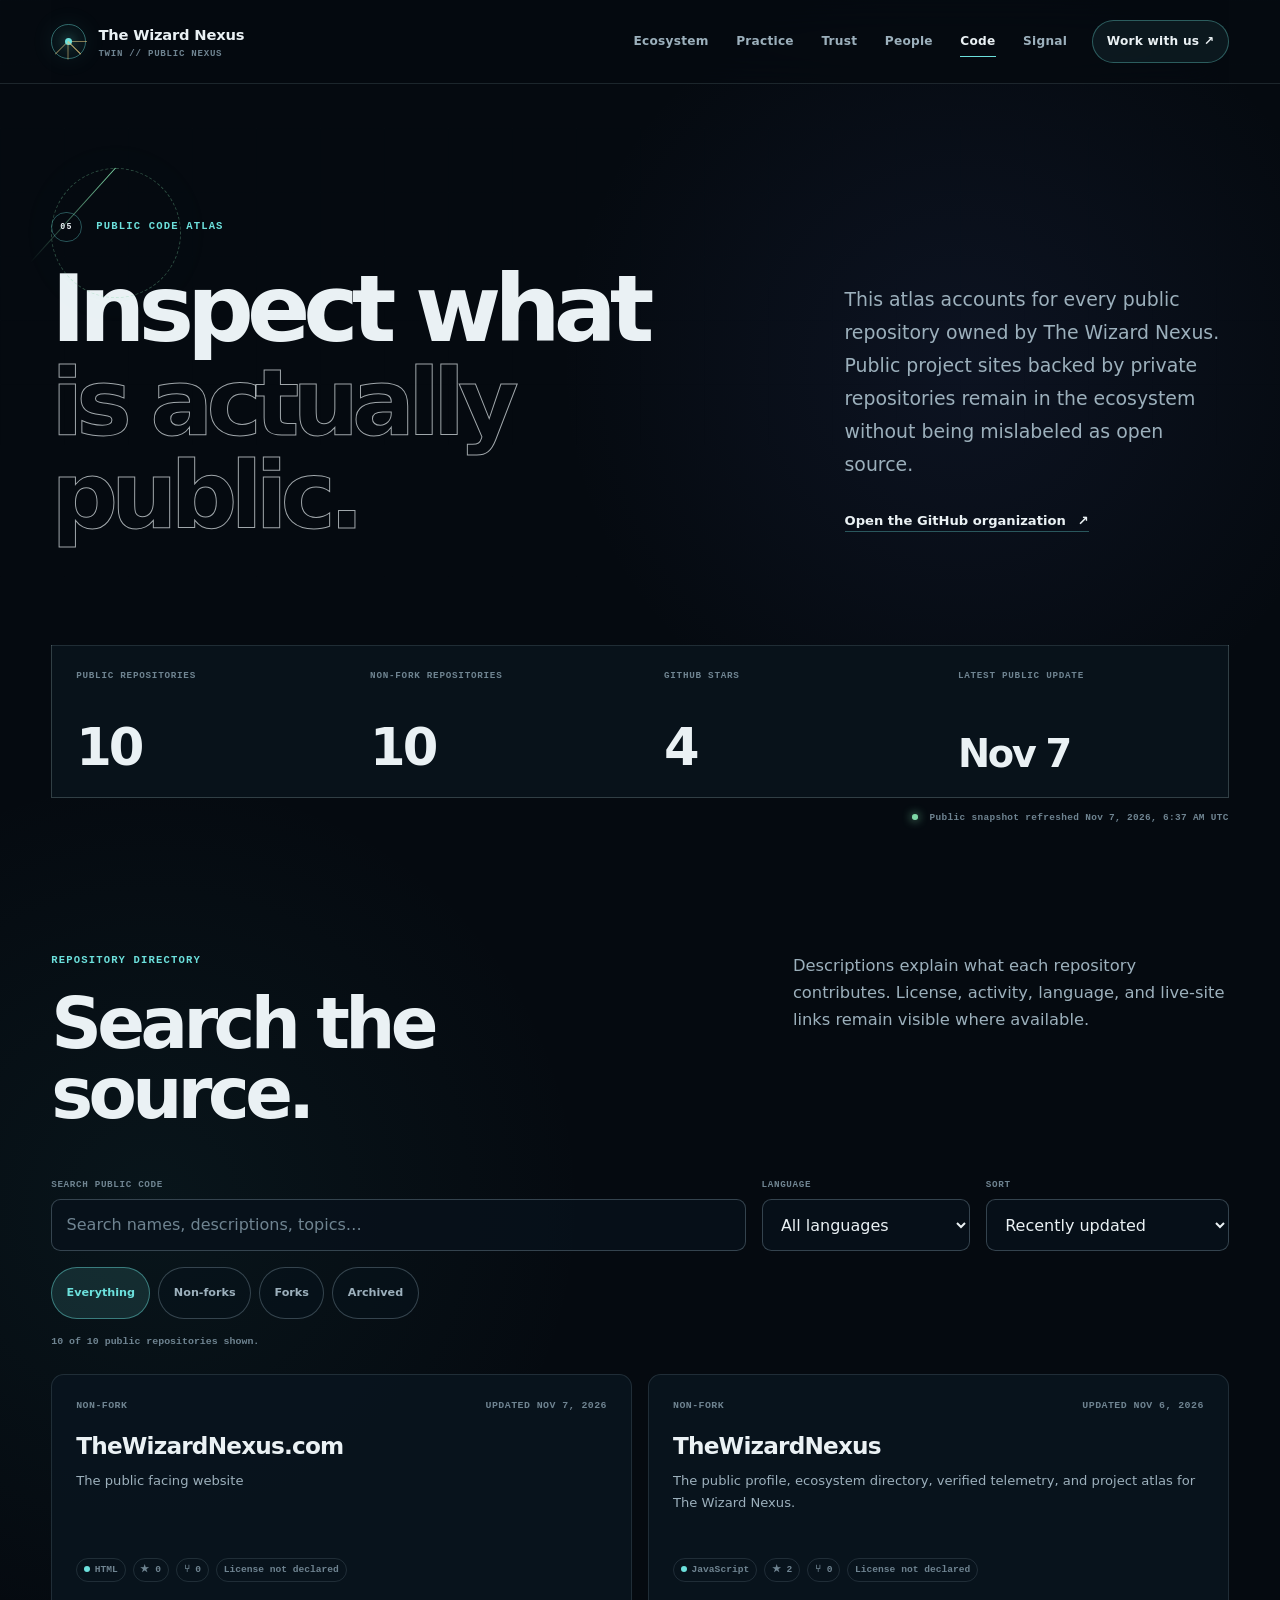
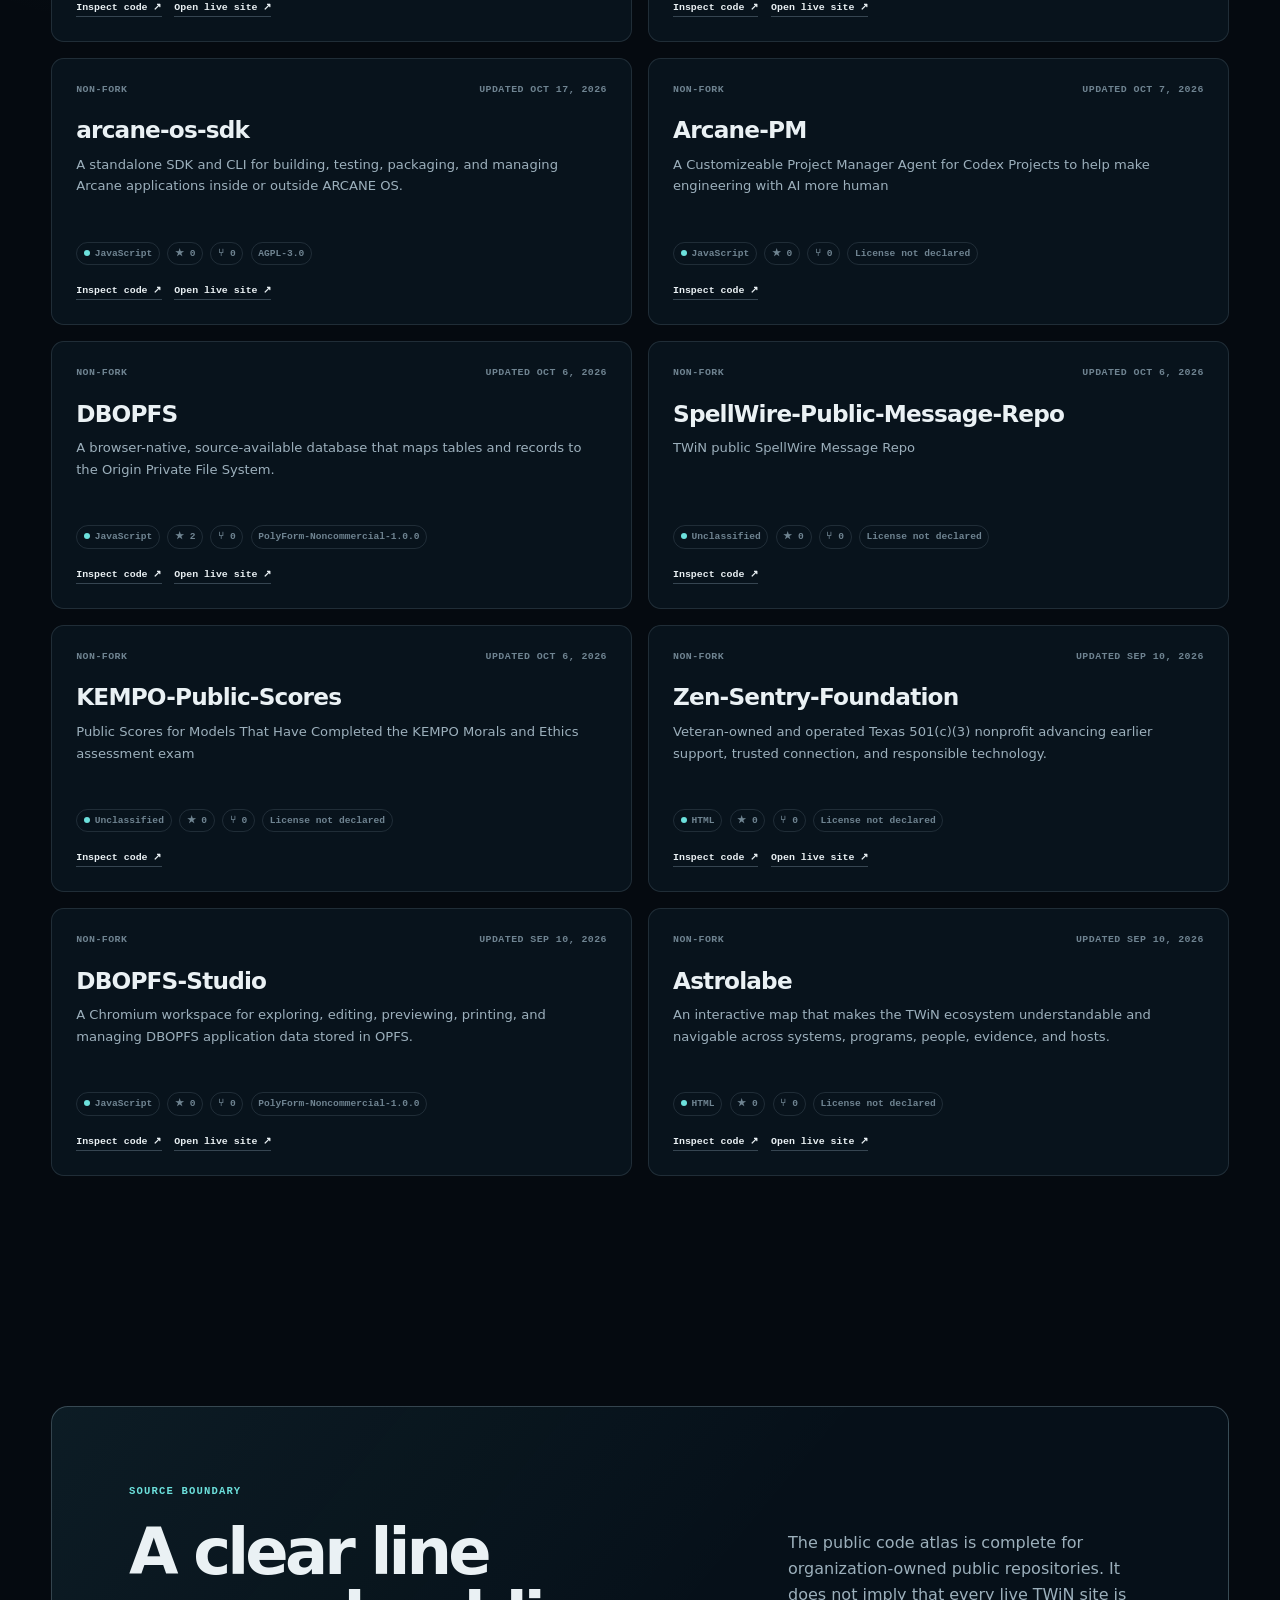
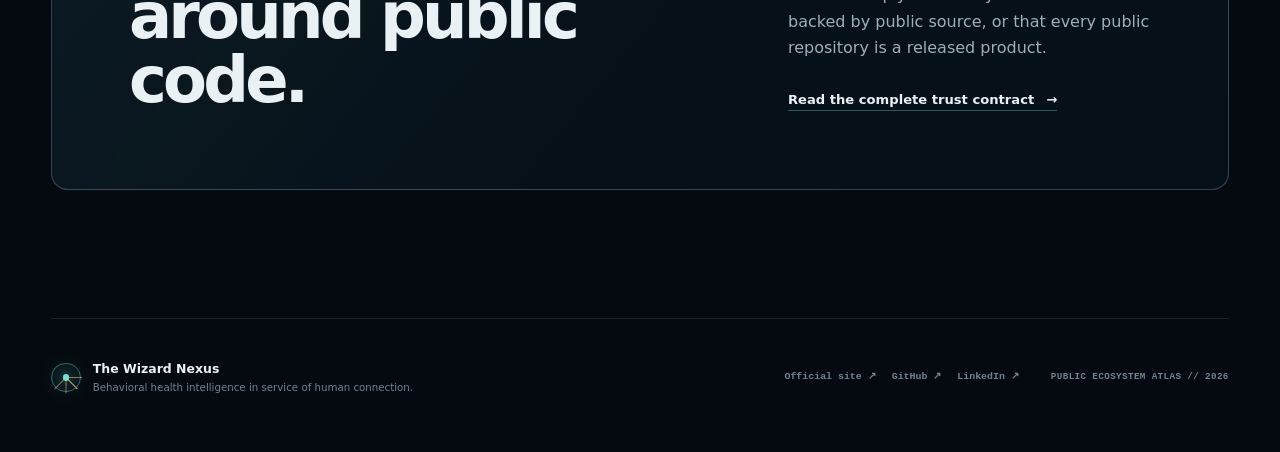
==== commit 533691da: "[Roshi's Codex PRIME] Refresh TWiN public signal" ====
--- a/code.html
+++ b/code.html
@@ -40,7 +40,7 @@
         <p><span>Public repositories</span><strong id="repo-total">10</strong></p>
         <p><span>Non-fork repositories</span><strong id="repo-original">10</strong></p>
         <p><span>GitHub stars</span><strong id="repo-stars">4</strong></p>
-        <p><span>Latest public update</span><strong class="metric-date" id="repo-updated">Nov 6</strong></p>
+        <p><span>Latest public update</span><strong class="metric-date" id="repo-updated">Nov 7</strong></p>
       </section>
       <p class="freshness" id="freshness"><span aria-hidden="true"></span> Static public snapshot embedded; live refresh runs when available.</p>
 
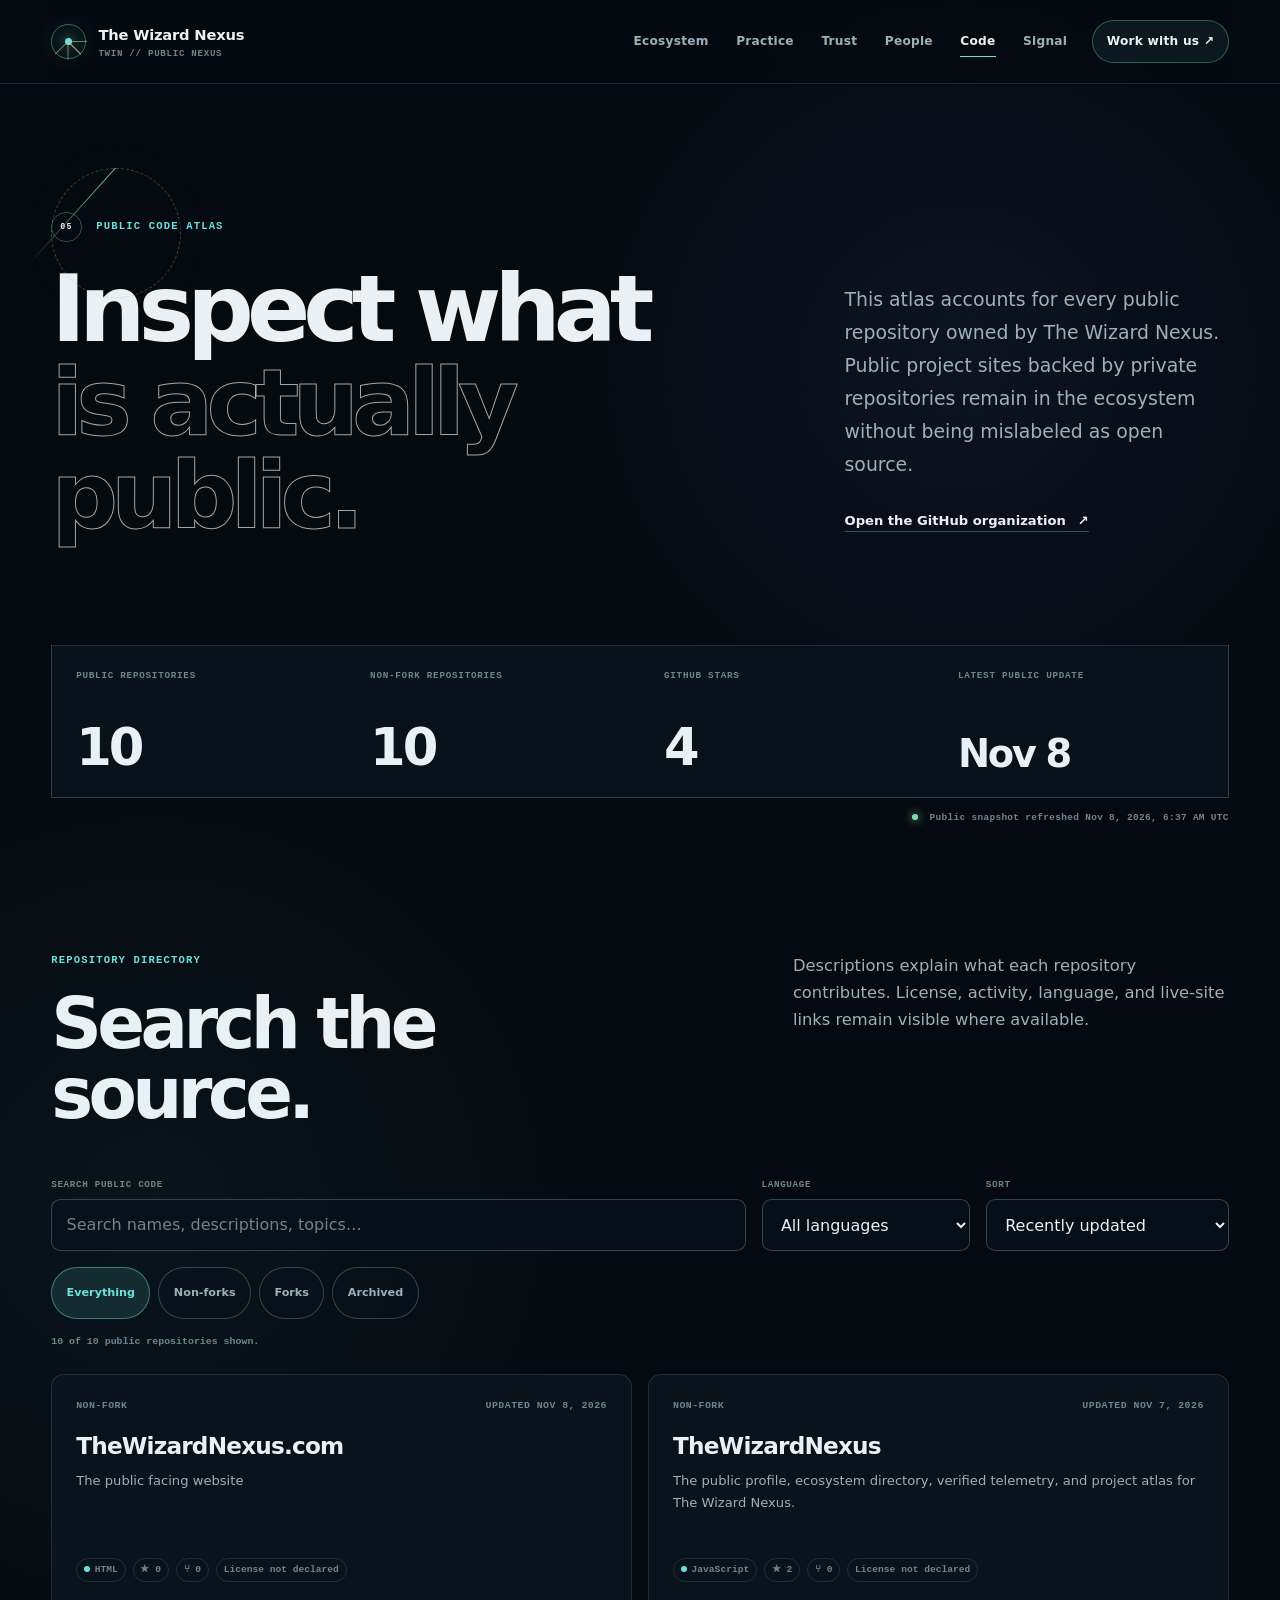
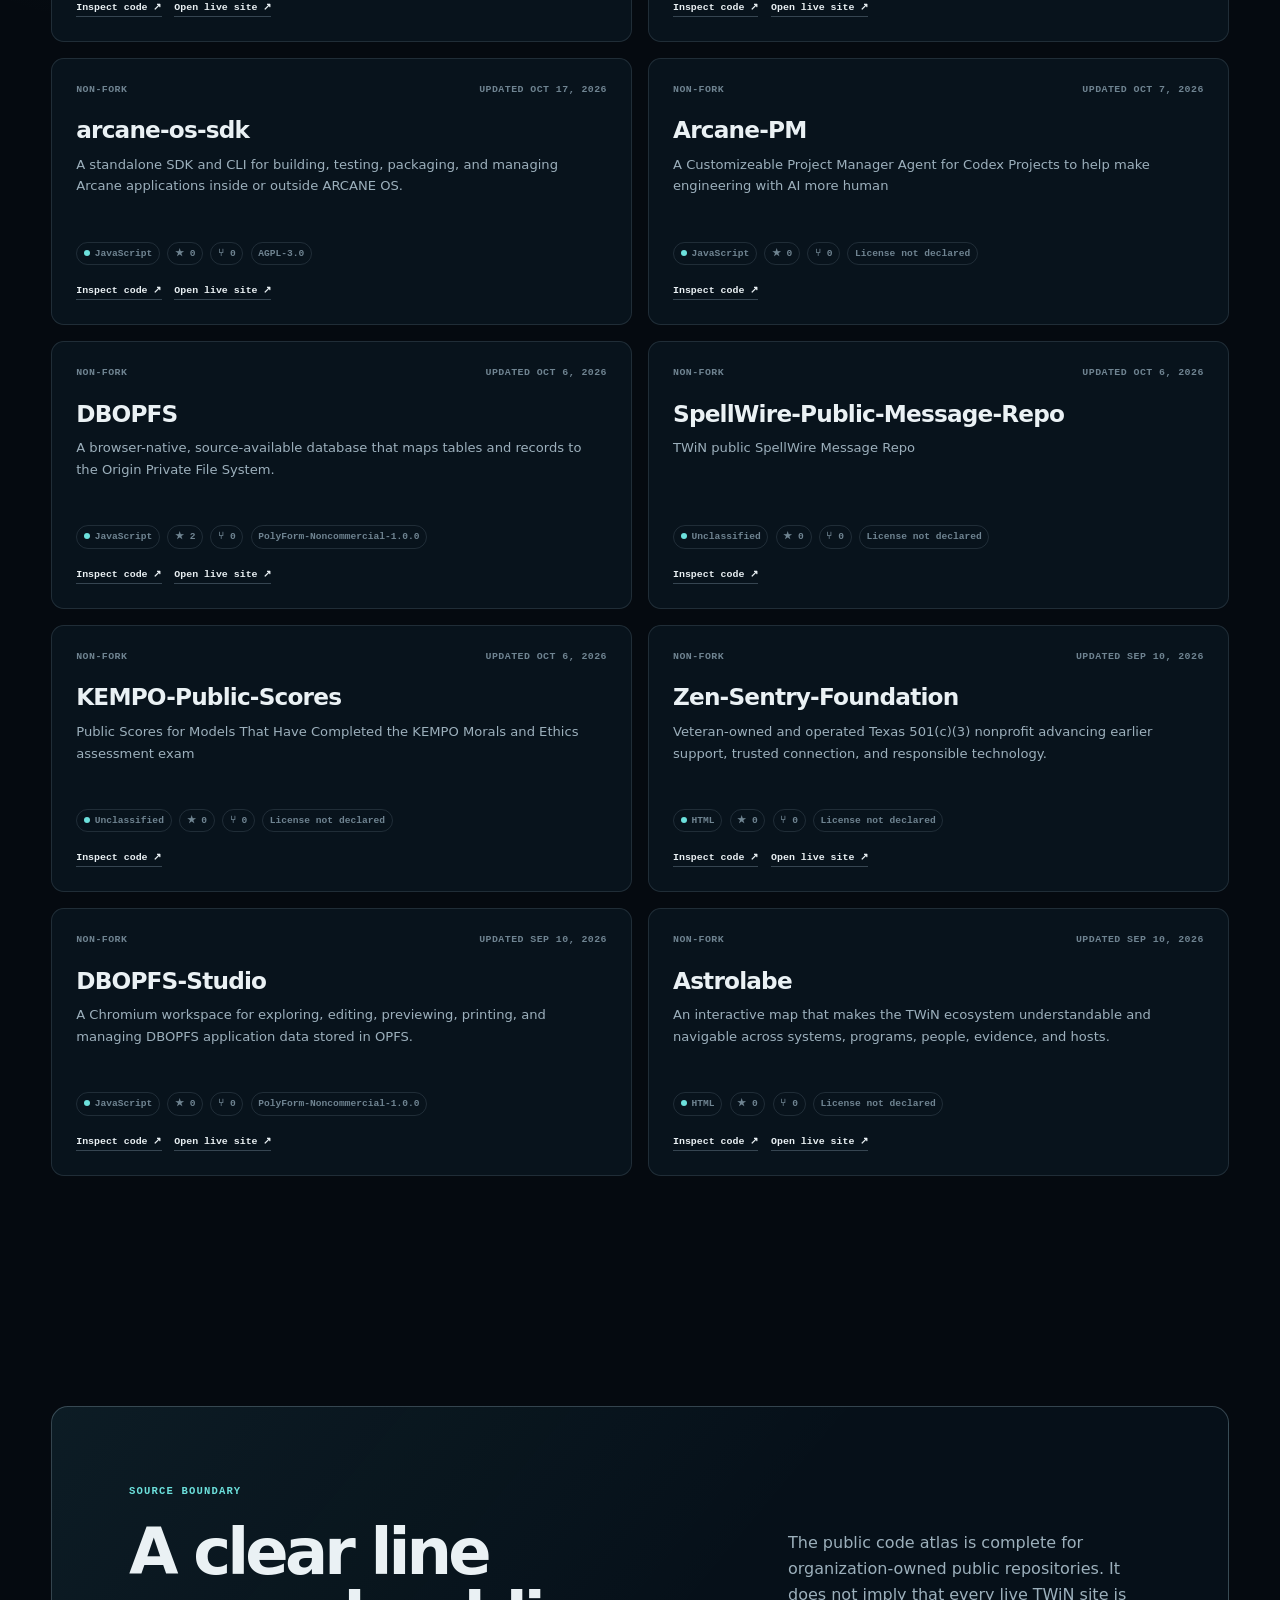
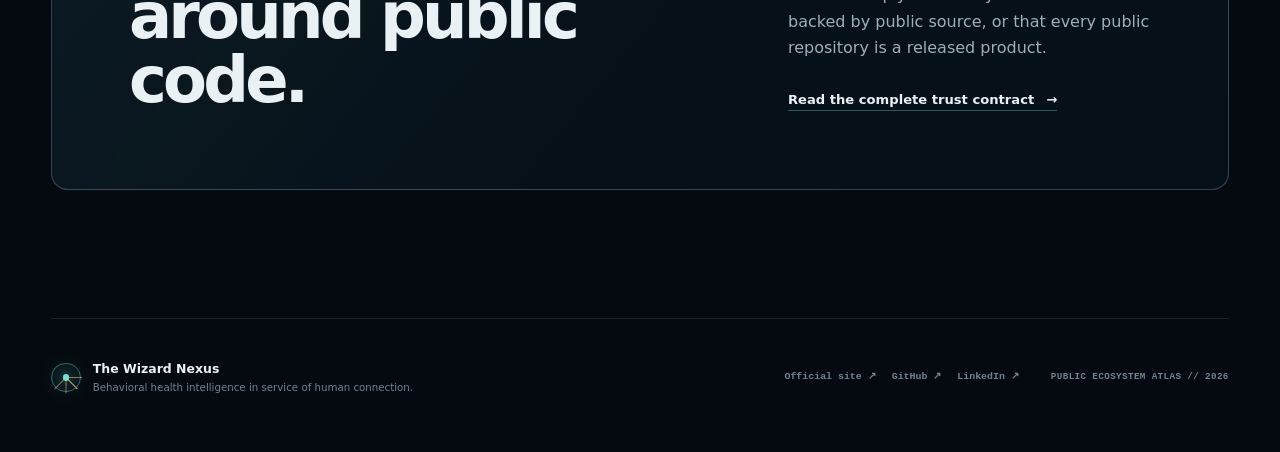
==== commit aecece84: "[Roshi's Codex PRIME] Refresh TWiN public signal" ====
--- a/code.html
+++ b/code.html
@@ -40,7 +40,7 @@
         <p><span>Public repositories</span><strong id="repo-total">10</strong></p>
         <p><span>Non-fork repositories</span><strong id="repo-original">10</strong></p>
         <p><span>GitHub stars</span><strong id="repo-stars">4</strong></p>
-        <p><span>Latest public update</span><strong class="metric-date" id="repo-updated">Nov 7</strong></p>
+        <p><span>Latest public update</span><strong class="metric-date" id="repo-updated">Nov 8</strong></p>
       </section>
       <p class="freshness" id="freshness"><span aria-hidden="true"></span> Static public snapshot embedded; live refresh runs when available.</p>
 
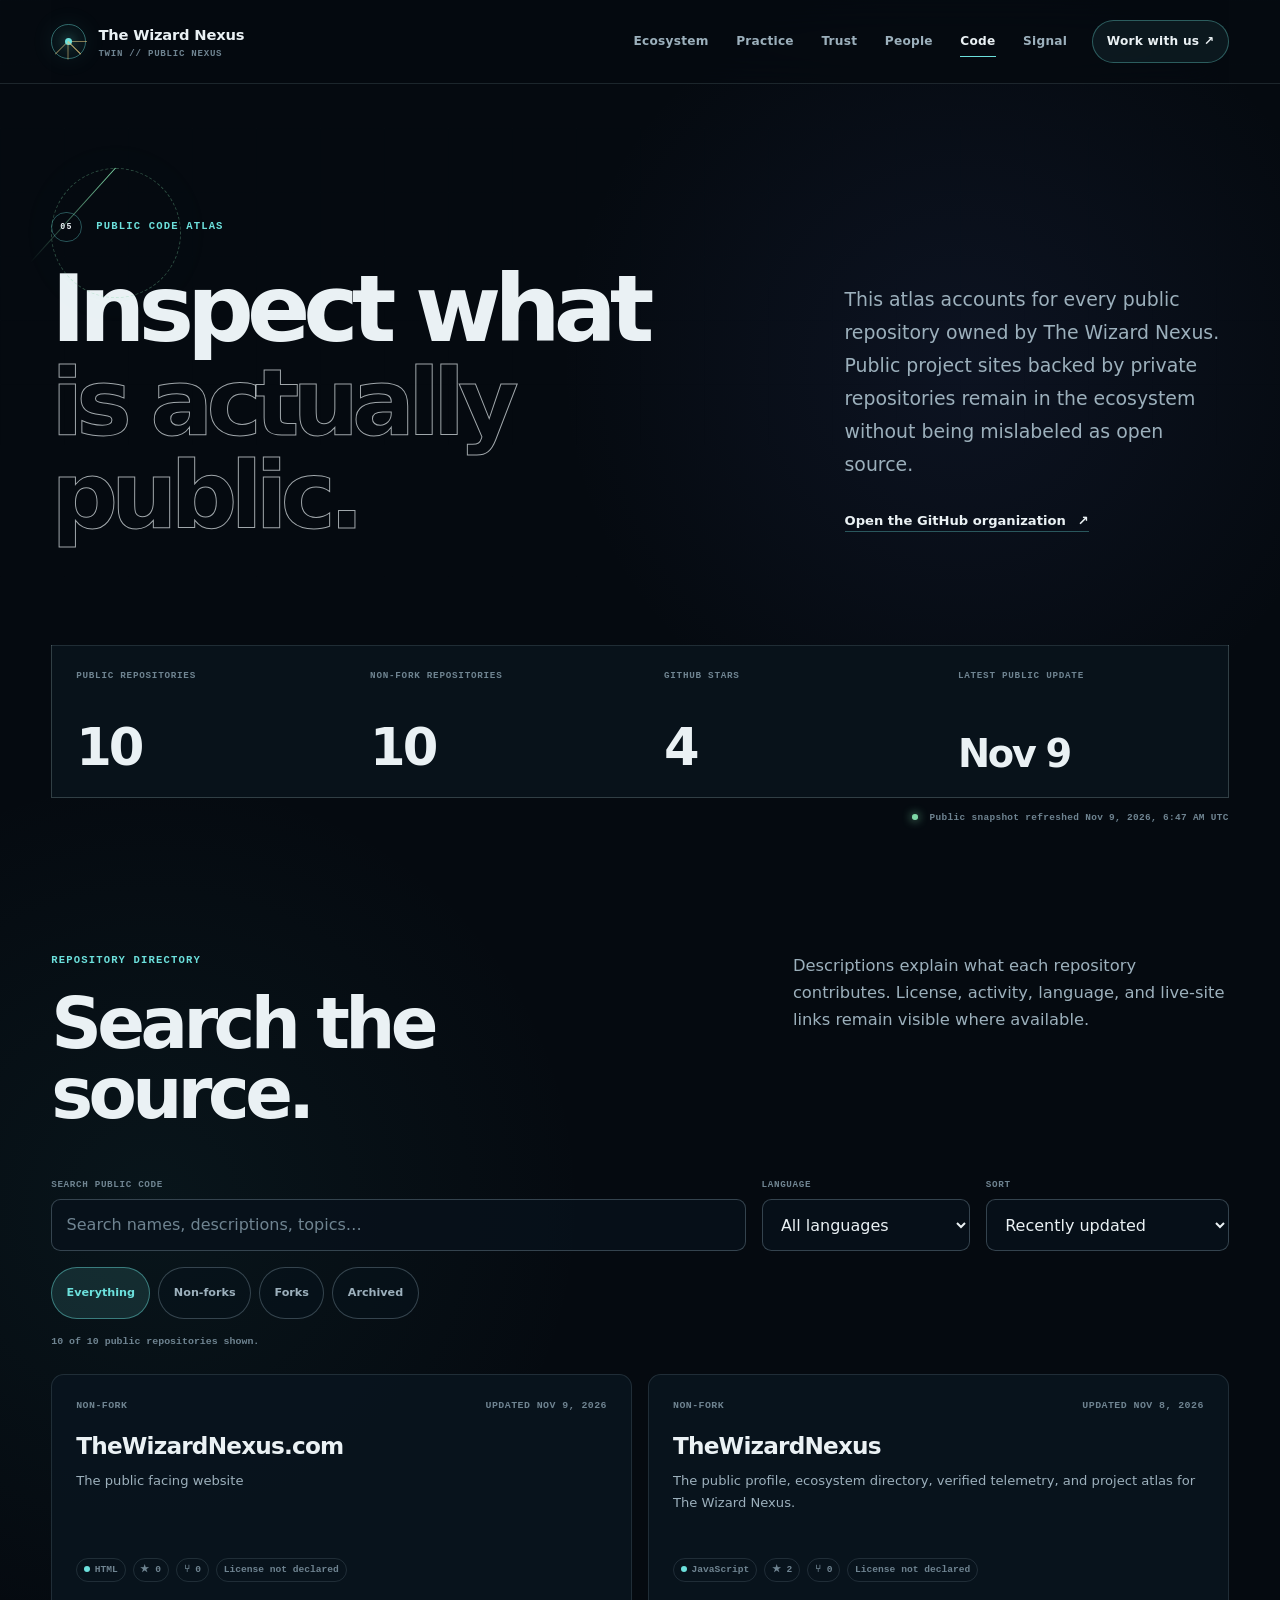
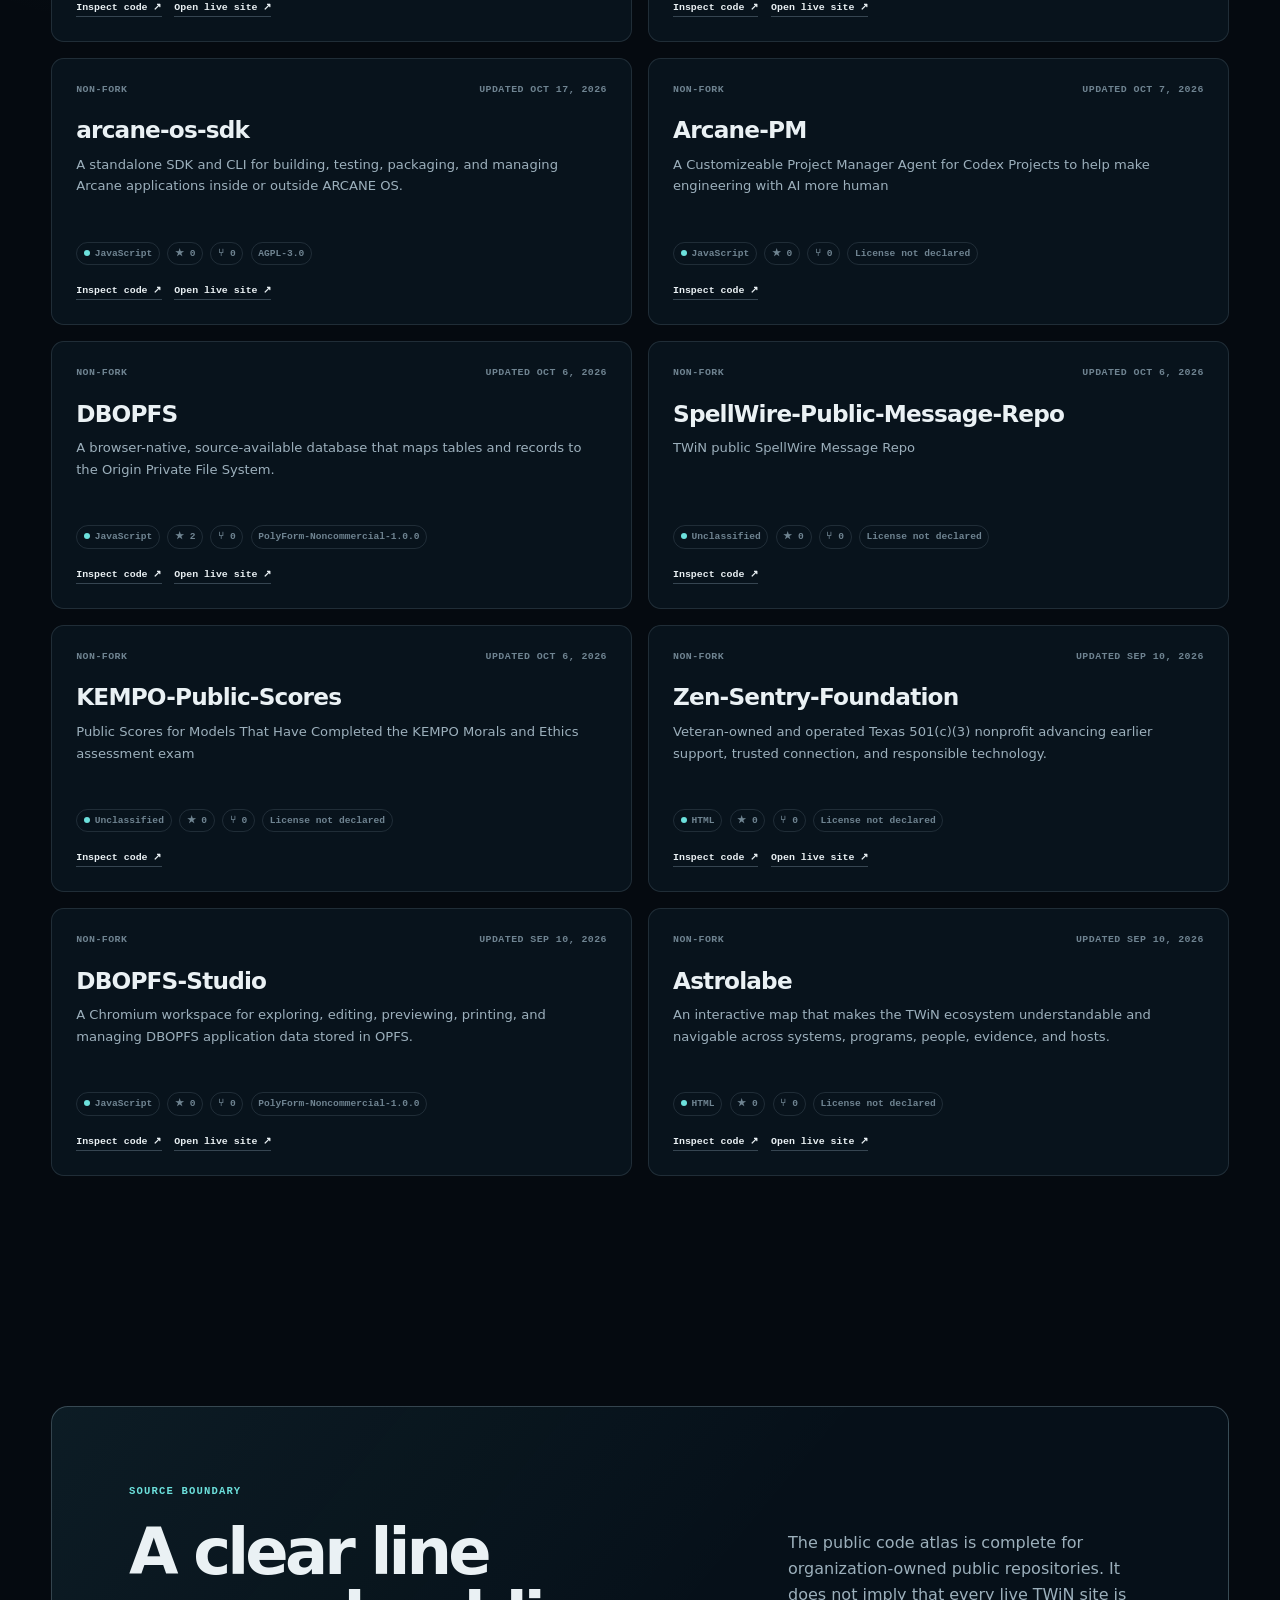
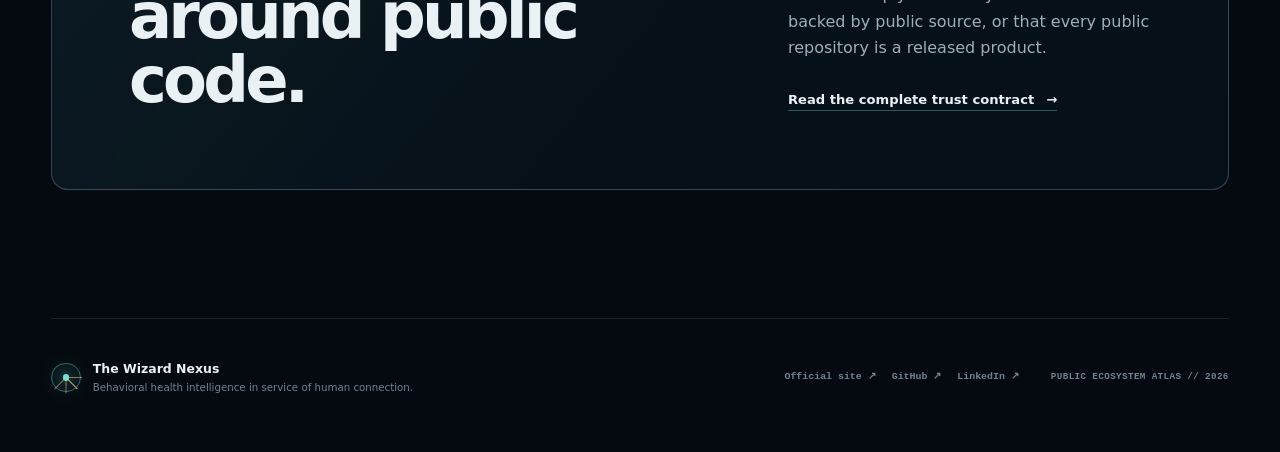
==== commit 25272ebc: "[Roshi's Codex PRIME] Refresh TWiN public signal" ====
--- a/code.html
+++ b/code.html
@@ -40,7 +40,7 @@
         <p><span>Public repositories</span><strong id="repo-total">10</strong></p>
         <p><span>Non-fork repositories</span><strong id="repo-original">10</strong></p>
         <p><span>GitHub stars</span><strong id="repo-stars">4</strong></p>
-        <p><span>Latest public update</span><strong class="metric-date" id="repo-updated">Nov 8</strong></p>
+        <p><span>Latest public update</span><strong class="metric-date" id="repo-updated">Nov 9</strong></p>
       </section>
       <p class="freshness" id="freshness"><span aria-hidden="true"></span> Static public snapshot embedded; live refresh runs when available.</p>
 
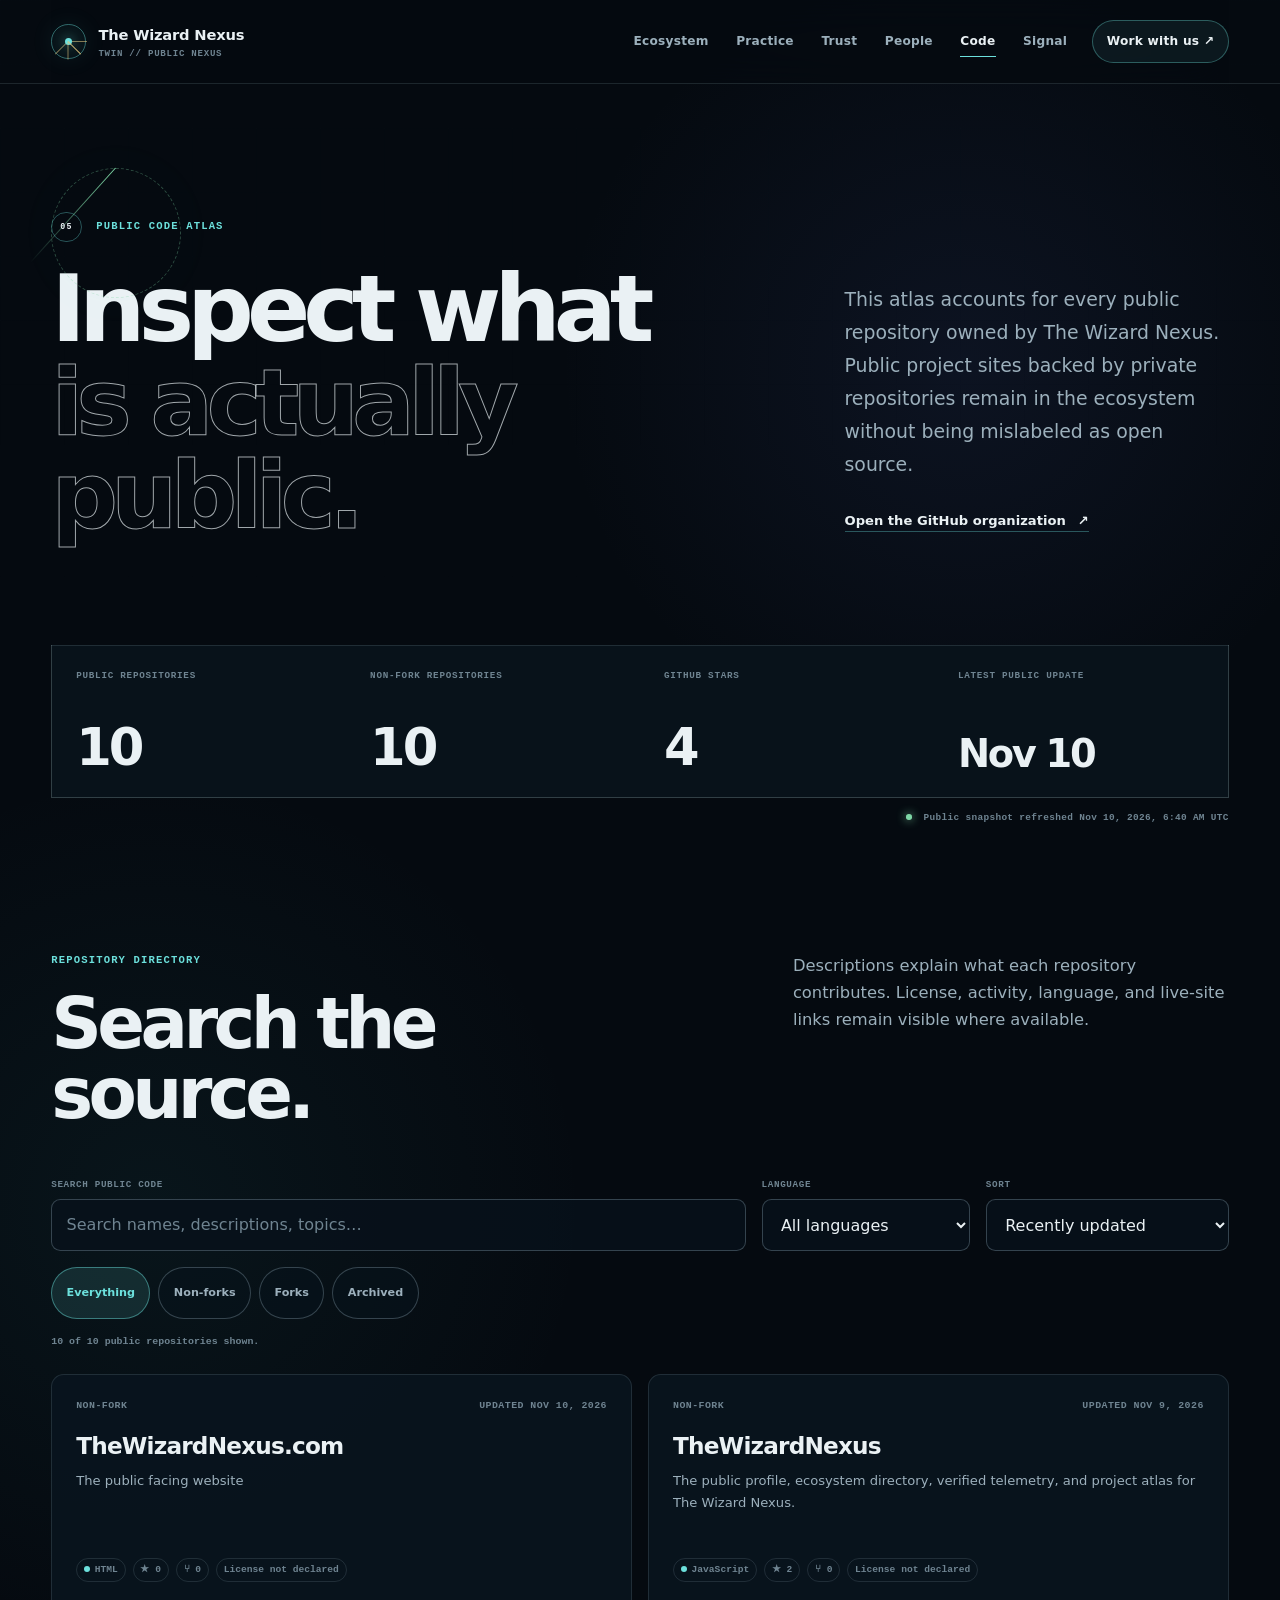
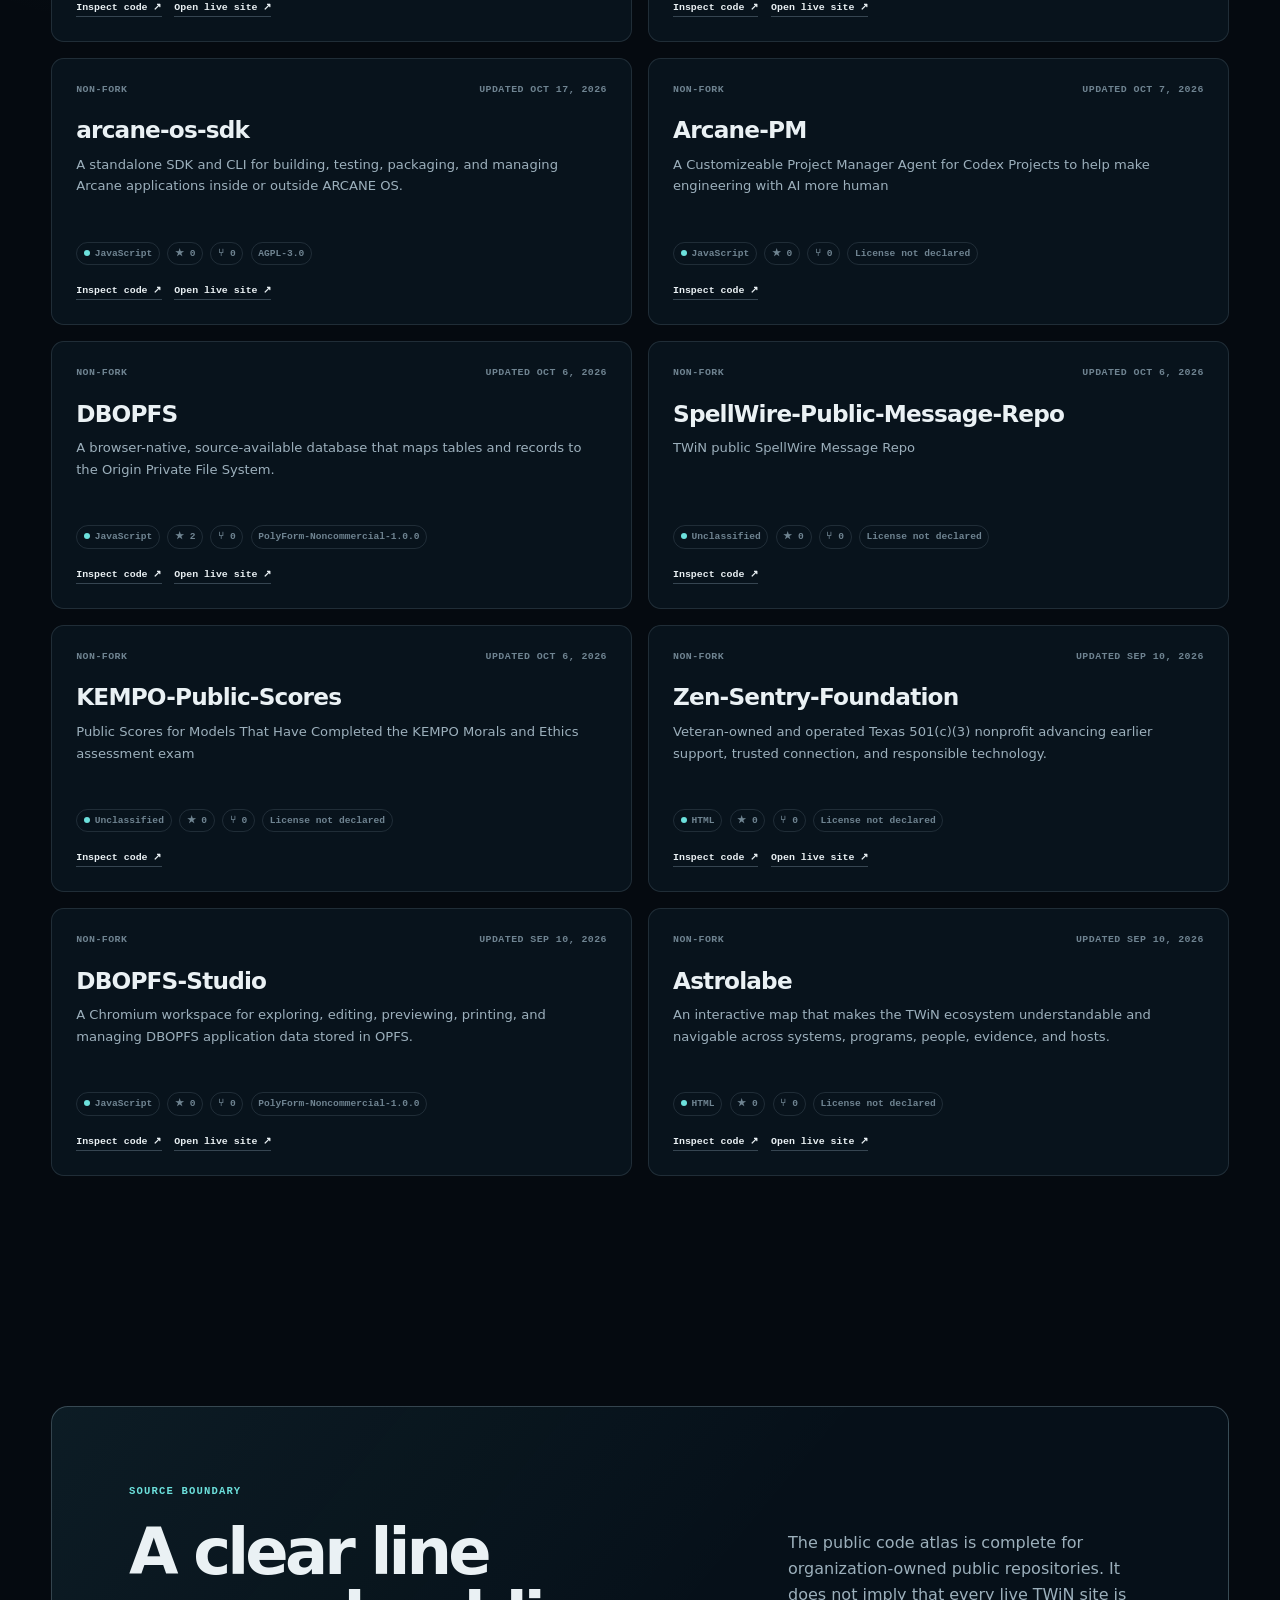
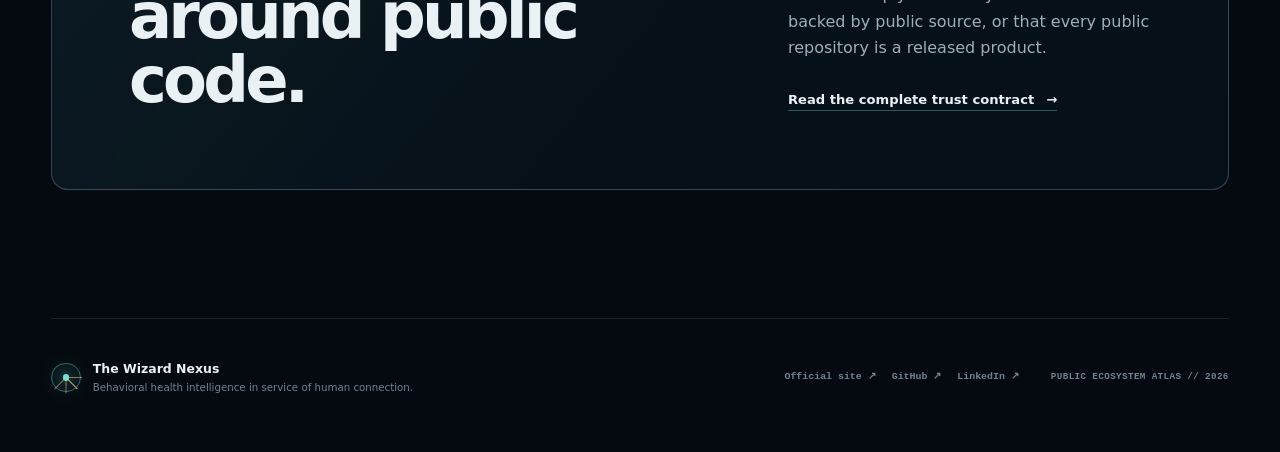
==== commit 3b9058ff: "[Roshi's Codex PRIME] Refresh TWiN public signal" ====
--- a/code.html
+++ b/code.html
@@ -40,7 +40,7 @@
         <p><span>Public repositories</span><strong id="repo-total">10</strong></p>
         <p><span>Non-fork repositories</span><strong id="repo-original">10</strong></p>
         <p><span>GitHub stars</span><strong id="repo-stars">4</strong></p>
-        <p><span>Latest public update</span><strong class="metric-date" id="repo-updated">Nov 9</strong></p>
+        <p><span>Latest public update</span><strong class="metric-date" id="repo-updated">Nov 10</strong></p>
       </section>
       <p class="freshness" id="freshness"><span aria-hidden="true"></span> Static public snapshot embedded; live refresh runs when available.</p>
 
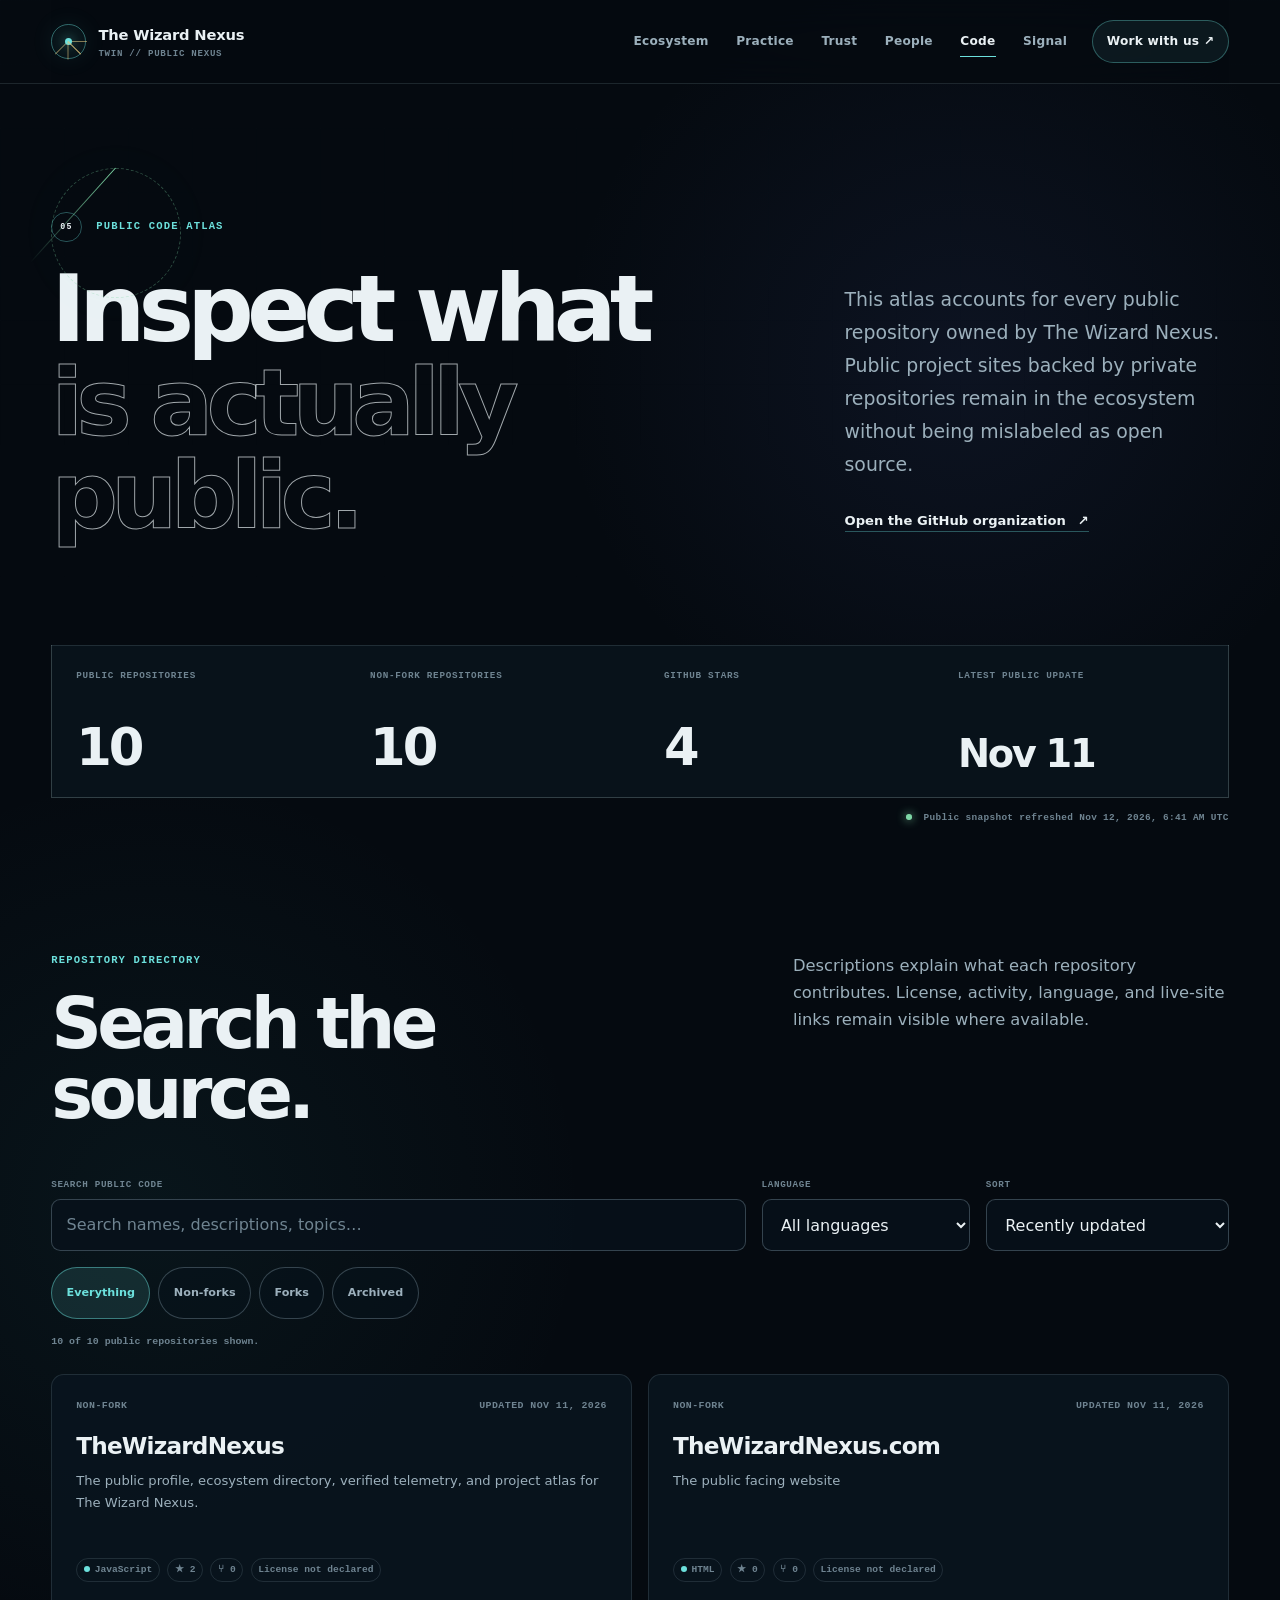
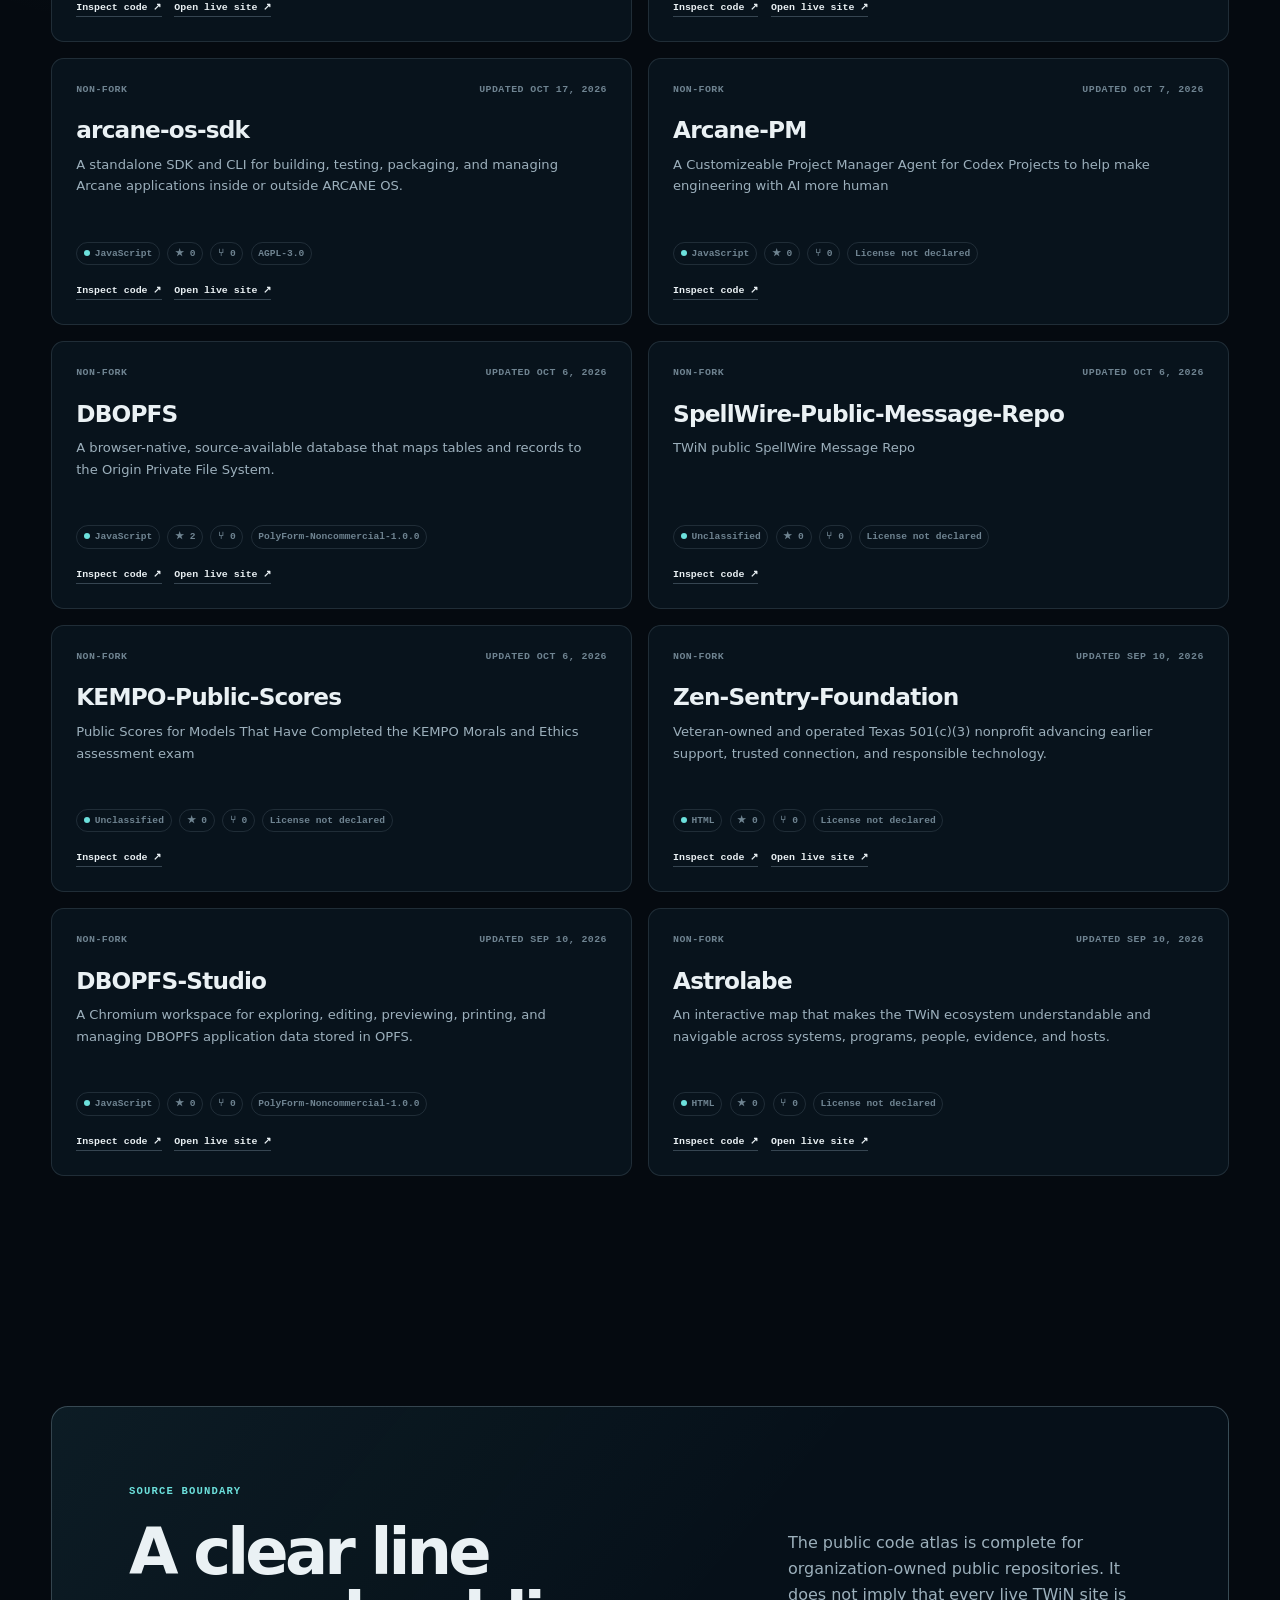
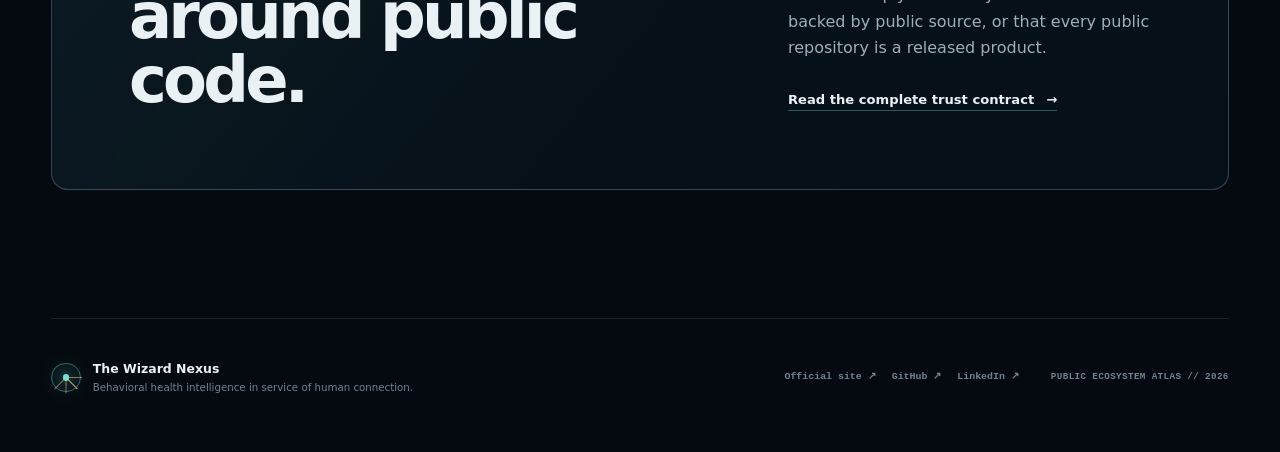
==== commit eae5fbda: "[Roshi's Codex PRIME] Refresh TWiN public signal" ====
--- a/code.html
+++ b/code.html
@@ -40,7 +40,7 @@
         <p><span>Public repositories</span><strong id="repo-total">10</strong></p>
         <p><span>Non-fork repositories</span><strong id="repo-original">10</strong></p>
         <p><span>GitHub stars</span><strong id="repo-stars">4</strong></p>
-        <p><span>Latest public update</span><strong class="metric-date" id="repo-updated">Nov 10</strong></p>
+        <p><span>Latest public update</span><strong class="metric-date" id="repo-updated">Nov 11</strong></p>
       </section>
       <p class="freshness" id="freshness"><span aria-hidden="true"></span> Static public snapshot embedded; live refresh runs when available.</p>
 
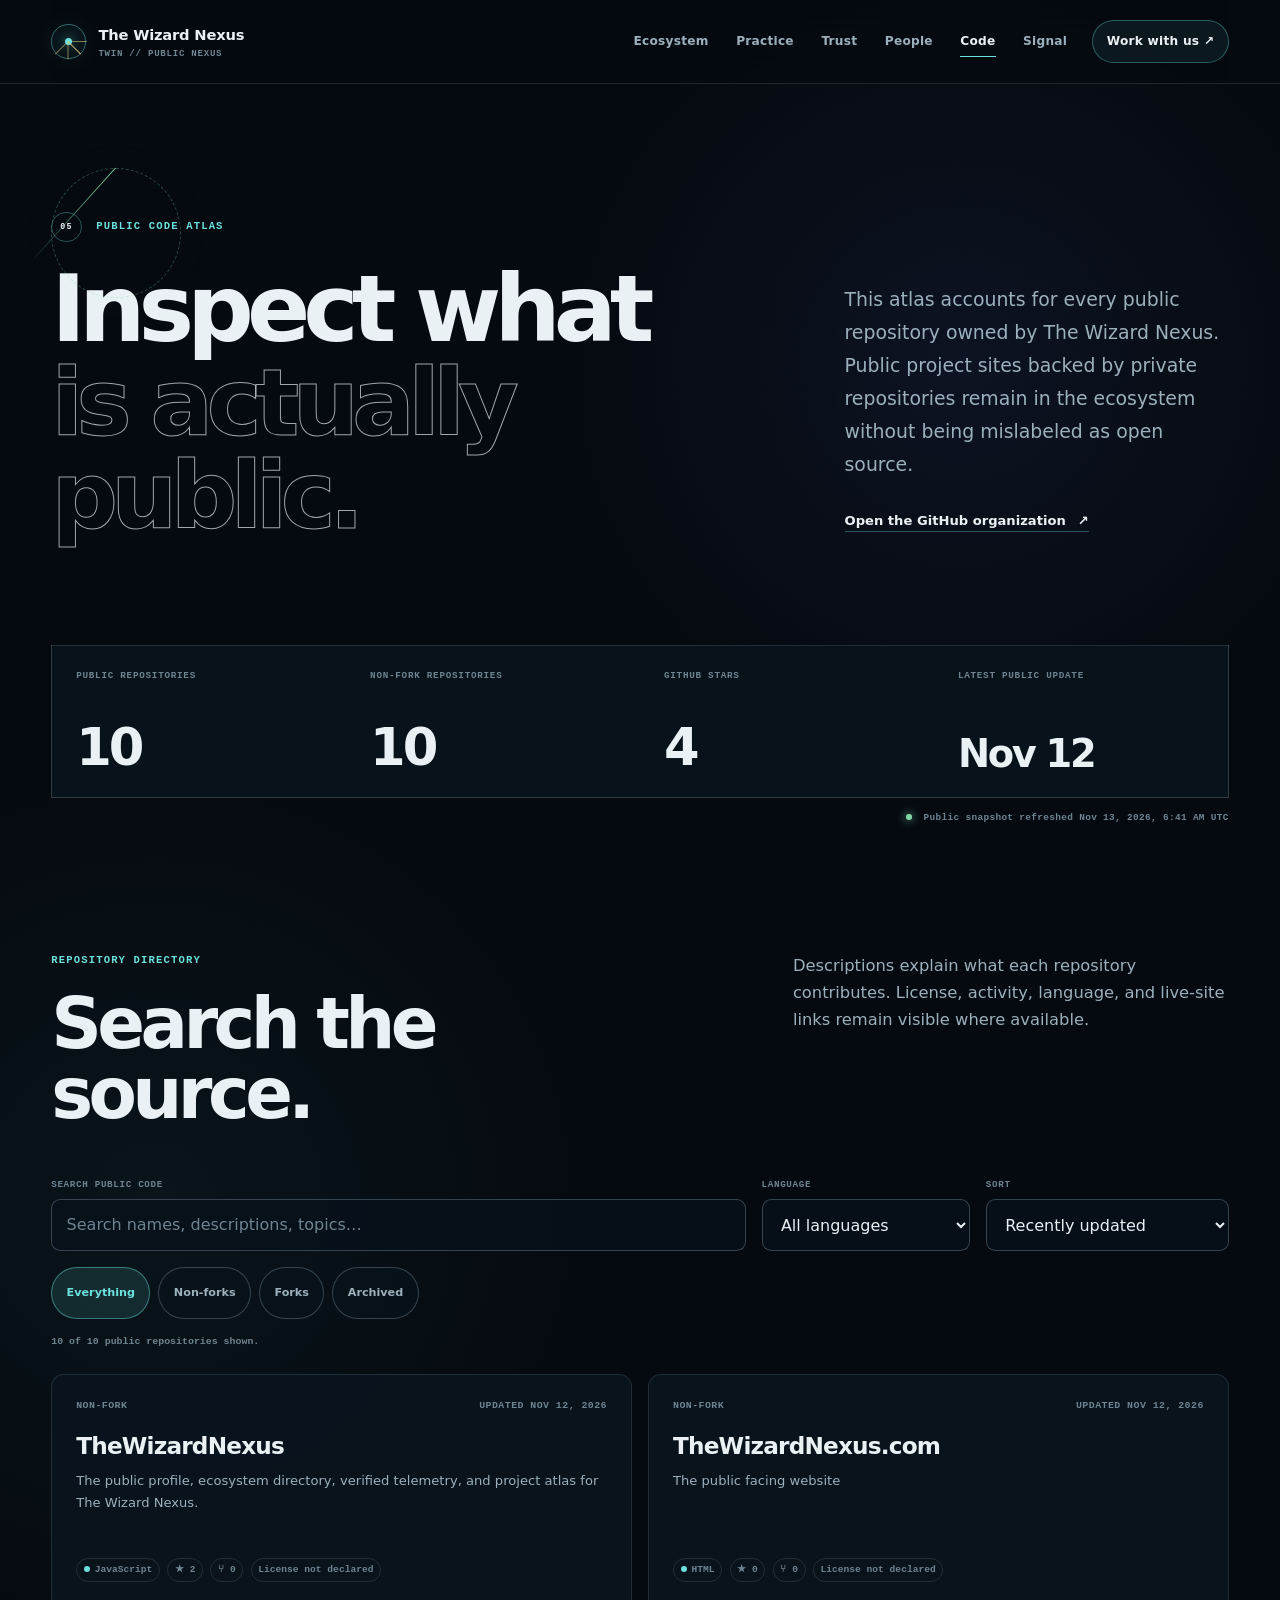
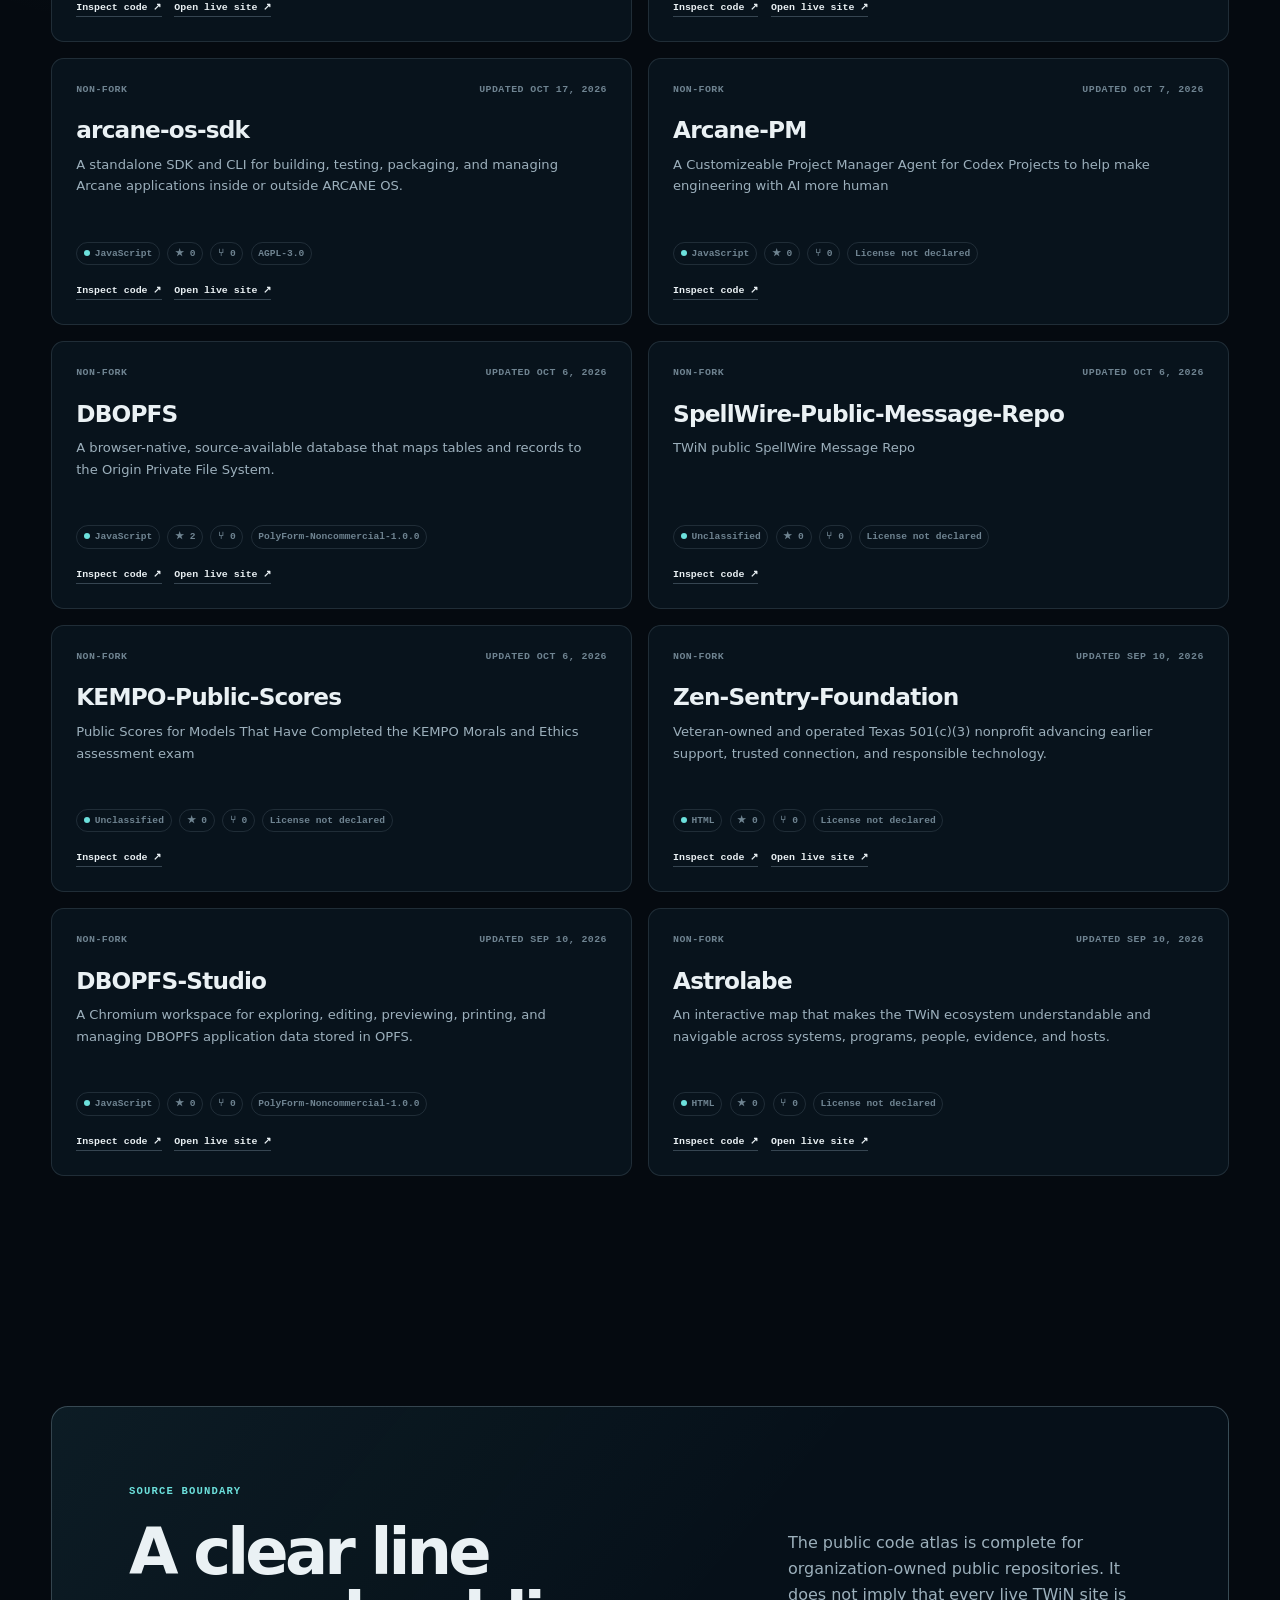
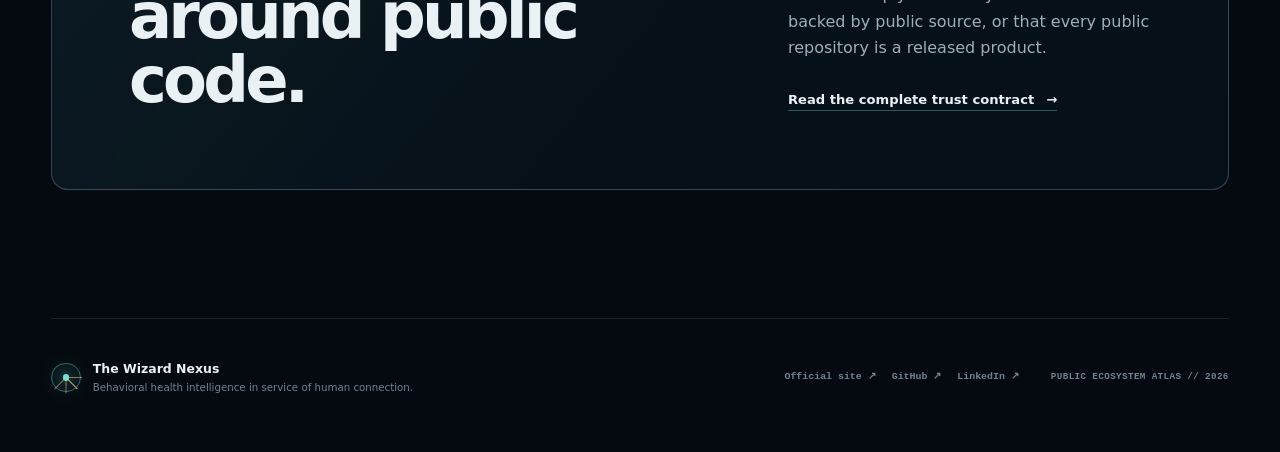
==== commit 3c17672e: "[Roshi's Codex PRIME] Refresh TWiN public signal" ====
--- a/code.html
+++ b/code.html
@@ -40,7 +40,7 @@
         <p><span>Public repositories</span><strong id="repo-total">10</strong></p>
         <p><span>Non-fork repositories</span><strong id="repo-original">10</strong></p>
         <p><span>GitHub stars</span><strong id="repo-stars">4</strong></p>
-        <p><span>Latest public update</span><strong class="metric-date" id="repo-updated">Nov 11</strong></p>
+        <p><span>Latest public update</span><strong class="metric-date" id="repo-updated">Nov 12</strong></p>
       </section>
       <p class="freshness" id="freshness"><span aria-hidden="true"></span> Static public snapshot embedded; live refresh runs when available.</p>
 
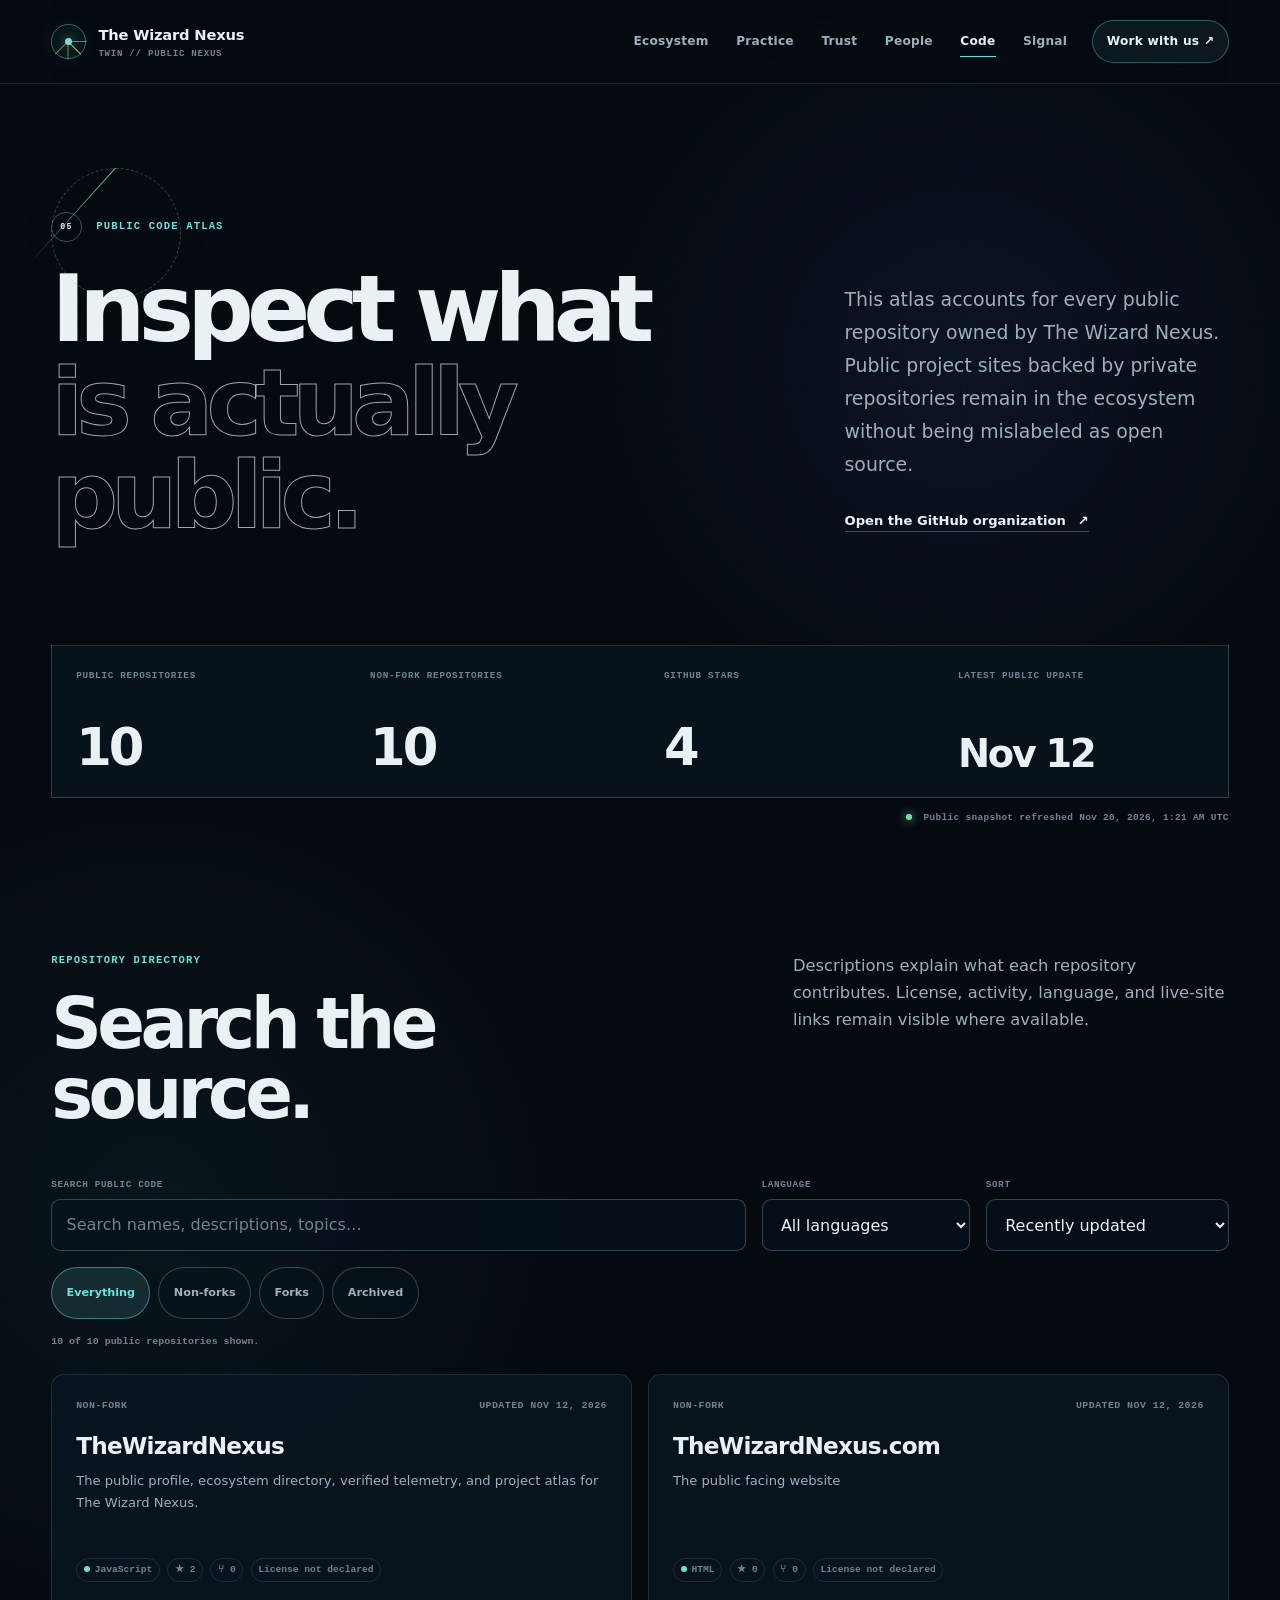
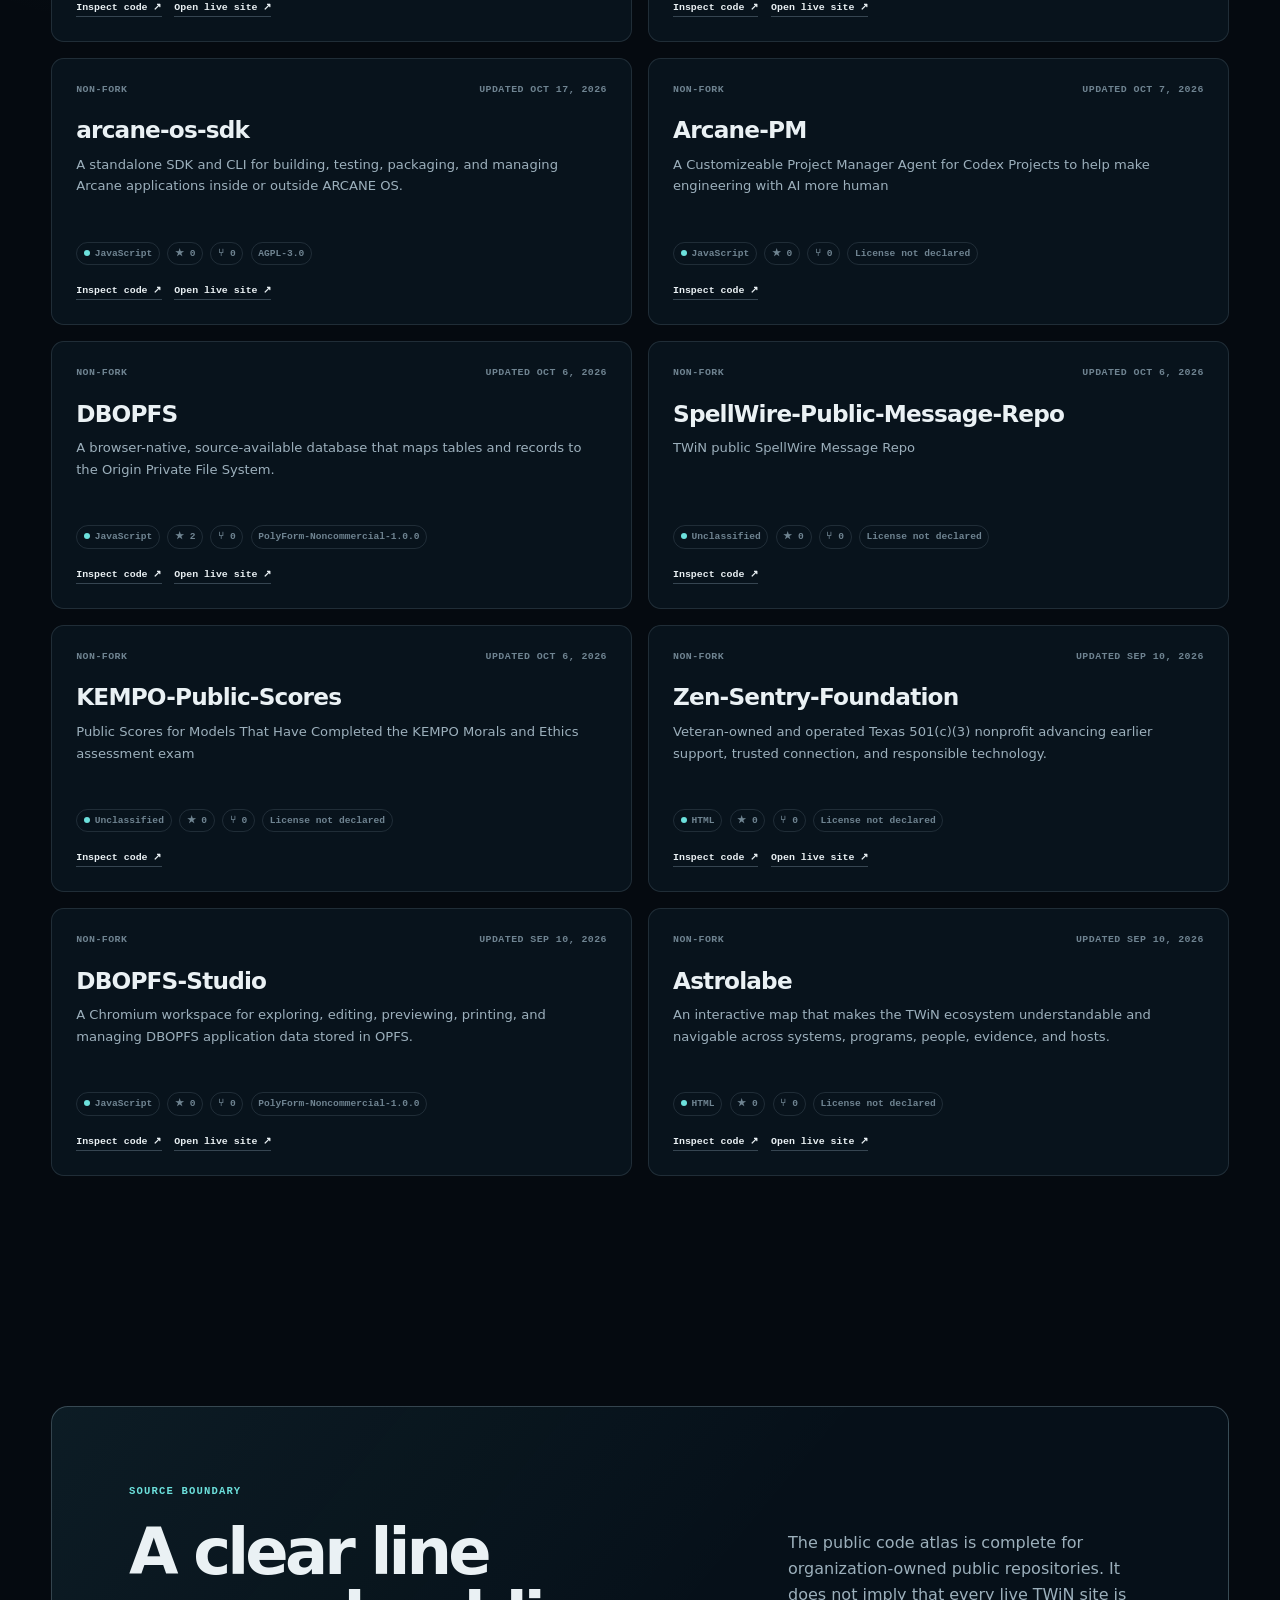
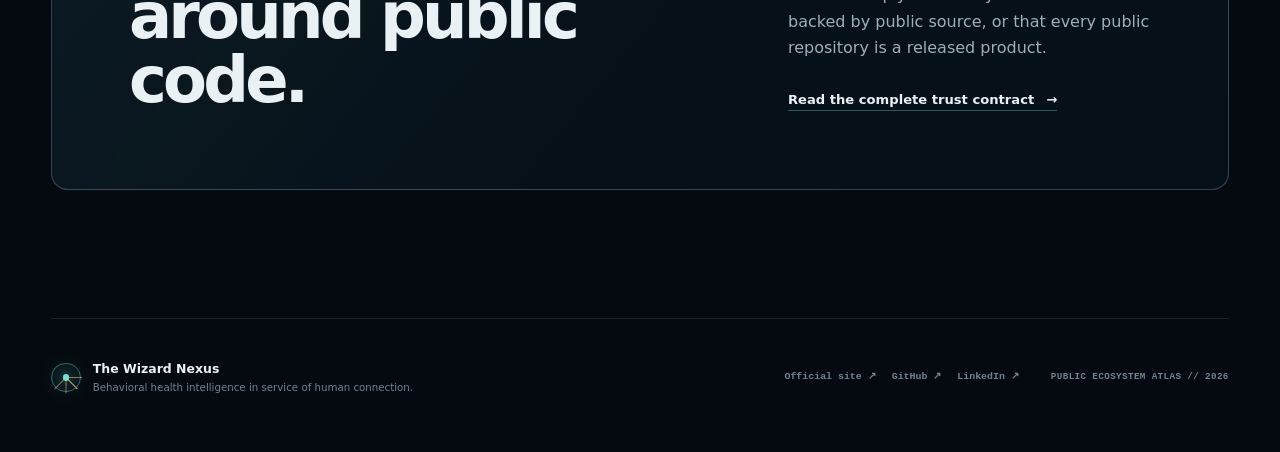
==== commit 65128bd9: "Version shared profile script for matching page deployments" ====
--- a/code.html
+++ b/code.html
@@ -19,7 +19,7 @@
     <link rel="icon" href="assets/favicon.svg" type="image/svg+xml">
     <link rel="canonical" href="https://thewizardnexus.github.io/TheWizardNexus/code.html">
     <link rel="stylesheet" href="styles.css">
-    <script src="app.js" defer></script>
+    <script src="app.js?v=2026-11-19" defer></script>
     <title>TWiN Public Code — The Wizard Nexus</title>
   </head>
   <body data-page="code">
